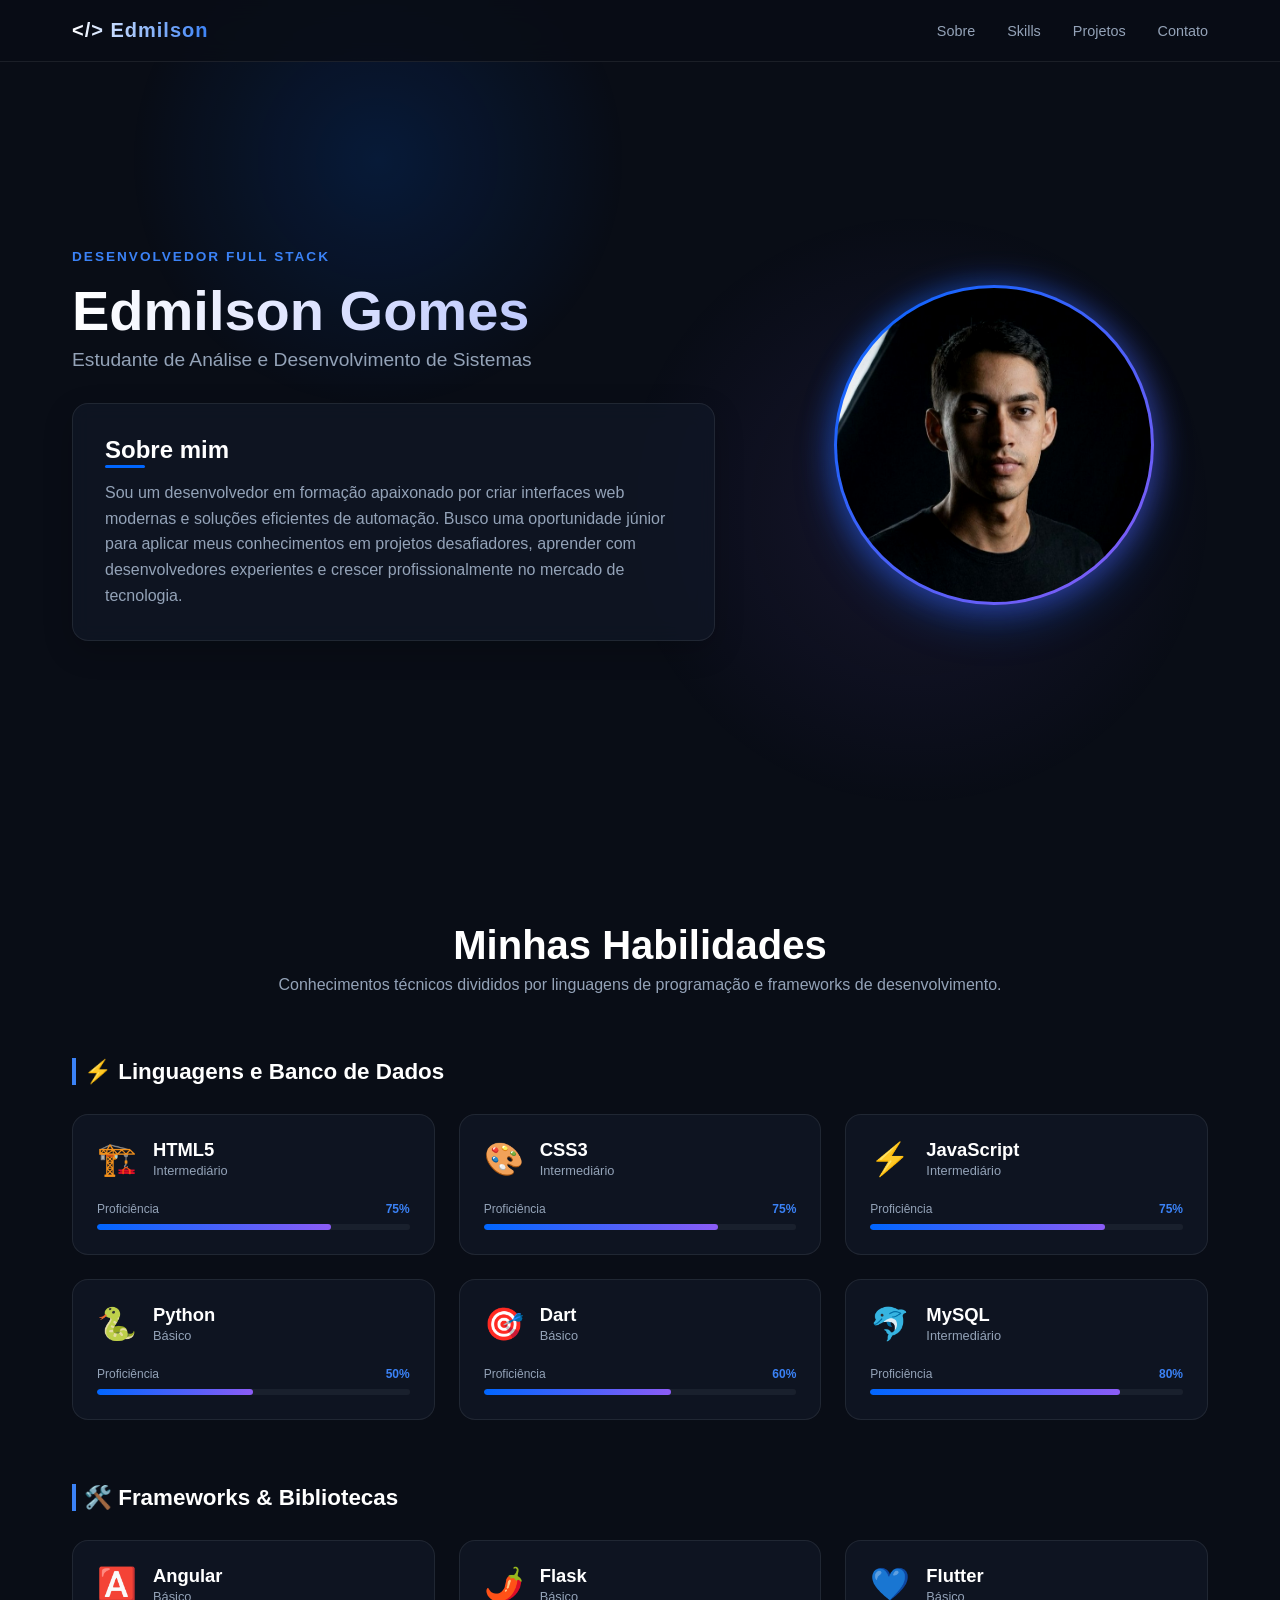
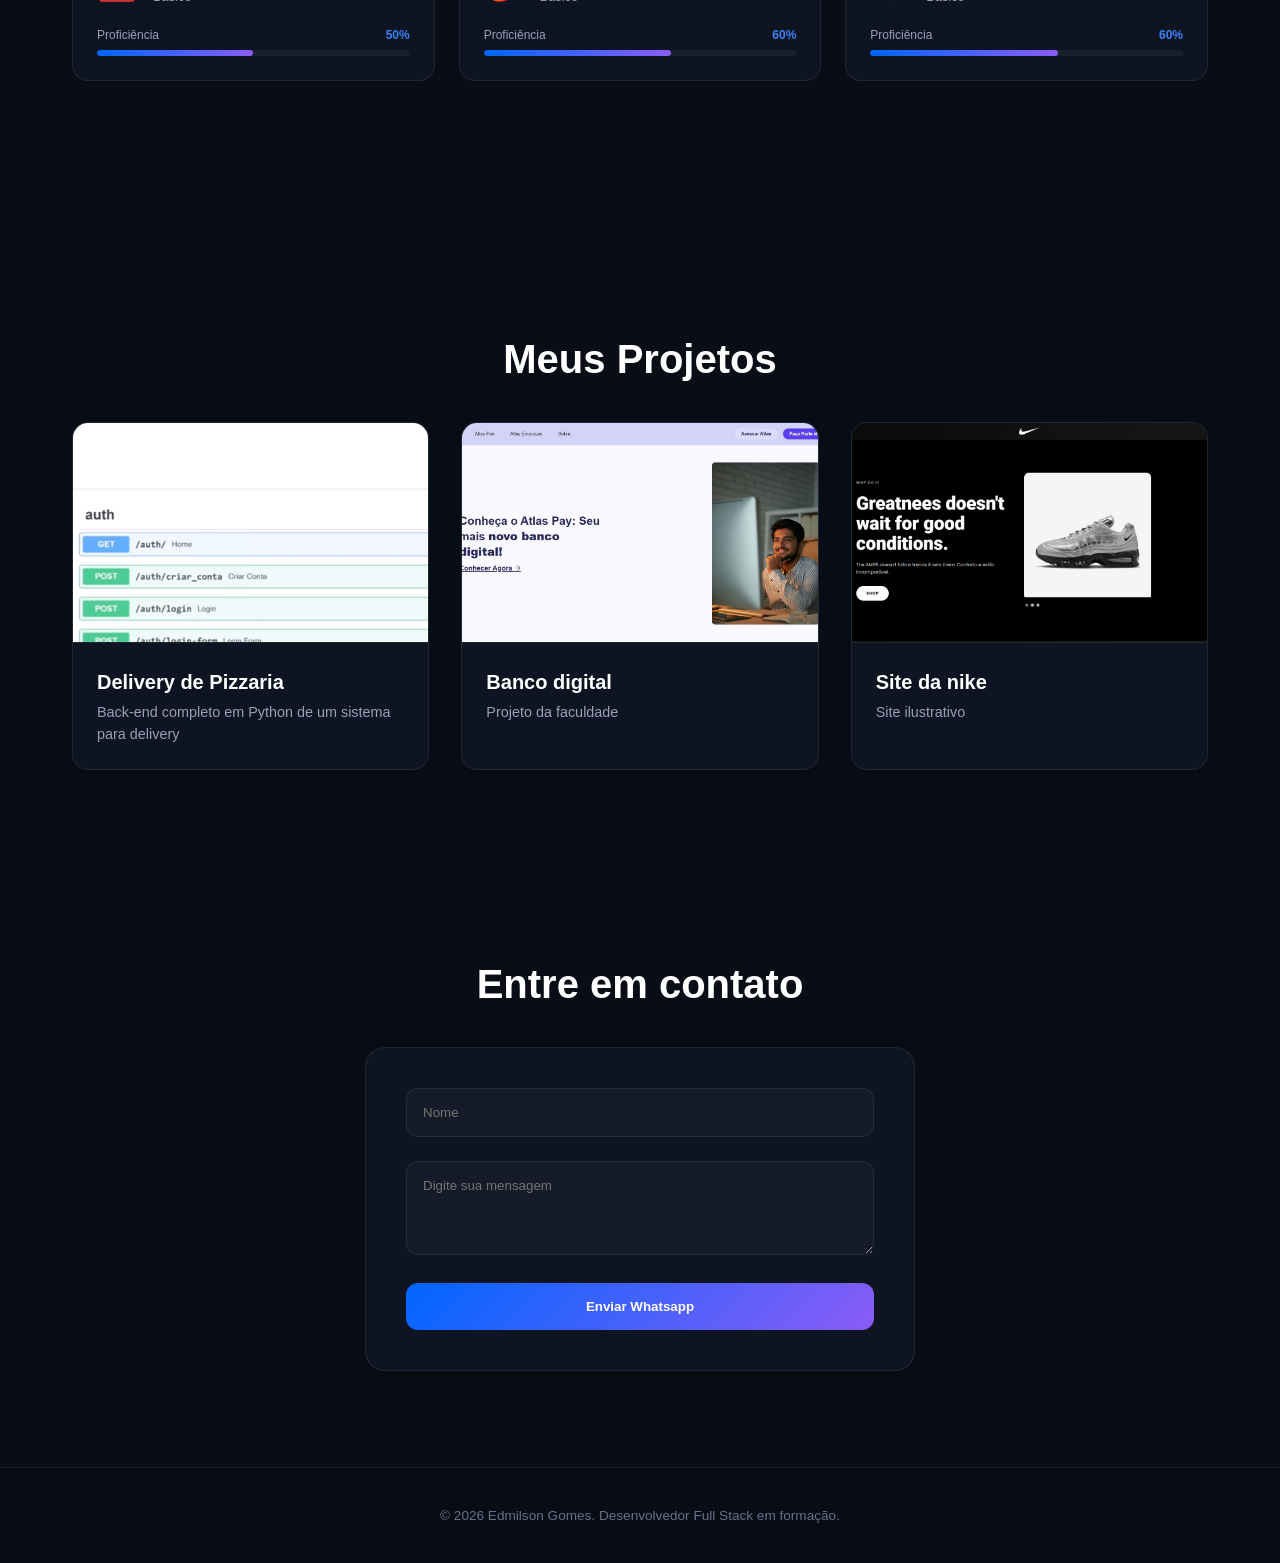
==== src/index.html @ 9ed4002b "leves correções" ====
<!DOCTYPE html>
<html lang="pt-br">

<head>
    <meta charset="UTF-8">
    <meta name="viewport" content="width=device-width, initial-scale=1.0">
    <title>Portfólio | Edmilson </title>
    <link rel="stylesheet" href="styles.css">
</head>

<body>

    <header>
        <nav>
            <div class="logo">
                &lt;/&gt; Edmilson
            </div>
            <ul class="menu">
                <li><a href="#sobre">Sobre</a></li>
                <li><a href="#skills">Skills</a></li>
                <li><a href="#projetos">Projetos</a></li>
                <li><a href="#contato">Contato</a></li>
            </ul>
        </nav>
    </header>

    <main id="sobre" class="hero-section">
        <div class="hero-container">
            <div class="hero-left">
                <span class="hero-tag">Desenvolvedor Full Stack</span>
                <h1 class="hero-nome">Edmilson Gomes</h1>
                <p class="hero-sub">Estudante de Análise e Desenvolvimento de Sistemas</p>
                
                <div class="sobre-caixa">
                    <h2 class="sobre-titulo">Sobre mim</h2>
                    <p class="sobre-paragrafo">
                        Sou um desenvolvedor em formação apaixonado por criar interfaces web modernas e soluções eficientes de automação. Busco uma oportunidade júnior para aplicar meus conhecimentos em projetos desafiadores, aprender com desenvolvedores experientes e crescer profissionalmente no mercado de tecnologia.
                    </p>
                </div>
            </div>
            
            <div class="hero-right">
                <div class="foto-container">
                    <img src="/src/img-port/eu.jpeg" alt="Foto de Edmilson" class="foto-perfil">
                </div>
            </div>
        </div>
    </main>

    <section class="skills-section" id="skills">
        <h2 class="secao-titulo-central">Minhas Habilidades</h2>
        <p class="secao-subtitulo">Conhecimentos técnicos divididos por linguagens de programação e frameworks de desenvolvimento.</p>

        <div class="skills-grupo-container">
            <h3 class="skills-grupo-titulo">⚡ Linguagens e Banco de Dados</h3>
            <div class="skills-grid">
                <div class="skill-card">
                    <div class="skill-header">
                        <div class="skill-icon">🏗️</div>
                        <div class="skill-info">
                            <h3>HTML5</h3>
                            <p class="skill-level">Intermediário</p>
                        </div>
                    </div>
                    <div class="progress-section">
                        <div class="progress-header">
                            <span class="progress-label">Proficiência</span>
                            <span class="progress-percentage">75%</span>
                        </div>
                        <div class="progress-bar">
                            <div class="progress-fill fill-azul" style="width: 75%;"></div>
                        </div>
                    </div>
                </div>

                <div class="skill-card">
                    <div class="skill-header">
                        <div class="skill-icon">🎨</div>
                        <div class="skill-info">
                            <h3>CSS3</h3>
                            <p class="skill-level">Intermediário</p>
                        </div>
                    </div>
                    <div class="progress-section">
                        <div class="progress-header">
                            <span class="progress-label">Proficiência</span>
                            <span class="progress-percentage">75%</span>
                        </div>
                        <div class="progress-bar">
                            <div class="progress-fill fill-azul" style="width: 75%;"></div>
                        </div>
                    </div>
                </div>

                <div class="skill-card">
                    <div class="skill-header">
                        <div class="skill-icon">⚡</div>
                        <div class="skill-info">
                            <h3>JavaScript</h3>
                            <p class="skill-level">Intermediário</p>
                        </div>
                    </div>
                    <div class="progress-section">
                        <div class="progress-header">
                            <span class="progress-label">Proficiência</span>
                            <span class="progress-percentage">75%</span>
                        </div>
                        <div class="progress-bar">
                            <div class="progress-fill" style="width: 75%;"></div>
                        </div>
                    </div>
                </div>

                <div class="skill-card">
                    <div class="skill-header">
                        <div class="skill-icon">🐍</div>
                        <div class="skill-info">
                            <h3>Python</h3>
                            <p class="skill-level">Básico</p>
                        </div>
                    </div>
                    <div class="progress-section">
                        <div class="progress-header">
                            <span class="progress-label">Proficiência</span>
                            <span class="progress-percentage">50%</span>
                        </div>
                        <div class="progress-bar">
                            <div class="progress-fill" style="width: 50%;"></div>
                        </div>
                    </div>
                </div>

                <div class="skill-card">
                    <div class="skill-header">
                        <div class="skill-icon">🎯</div>
                        <div class="skill-info">
                            <h3>Dart</h3>
                            <p class="skill-level">Básico</p>
                        </div>
                    </div>
                    <div class="progress-section">
                        <div class="progress-header">
                            <span class="progress-label">Proficiência</span>
                            <span class="progress-percentage">60%</span>
                        </div>
                        <div class="progress-bar">
                            <div class="progress-fill" style="width: 60%;"></div>
                        </div>
                    </div>
                </div>

                <div class="skill-card">
                    <div class="skill-header">
                        <div class="skill-icon">🐬</div>
                        <div class="skill-info">
                            <h3>MySQL</h3>
                            <p class="skill-level">Intermediário</p>
                        </div>
                    </div>
                    <div class="progress-section">
                        <div class="progress-header">
                            <span class="progress-label">Proficiência</span>
                            <span class="progress-percentage">80%</span>
                        </div>
                        <div class="progress-bar">
                            <div class="progress-fill" style="width: 80%;"></div>
                        </div>
                    </div>
                </div>
            </div>
        </div>

        <div class="skills-grupo-container">
            <h3 class="skills-grupo-titulo">🛠️ Frameworks & Bibliotecas</h3>
            <div class="skills-grid">
                <div class="skill-card">
                    <div class="skill-header">
                        <div class="skill-icon">🅰️</div>
                        <div class="skill-info">
                            <h3>Angular</h3>
                            <p class="skill-level">Básico</p>
                        </div>
                    </div>
                    <div class="progress-section">
                        <div class="progress-header">
                            <span class="progress-label">Proficiência</span>
                            <span class="progress-percentage">50%</span>
                        </div>
                        <div class="progress-bar">
                            <div class="progress-fill" style="width: 50%;"></div>
                        </div>
                    </div>
                </div>

                <div class="skill-card">
                    <div class="skill-header">
                        <div class="skill-icon">🌶️</div>
                        <div class="skill-info">
                            <h3>Flask</h3>
                            <p class="skill-level">Básico</p>
                        </div>
                    </div>
                    <div class="progress-section">
                        <div class="progress-header">
                            <span class="progress-label">Proficiência</span>
                            <span class="progress-percentage">60%</span>
                        </div>
                        <div class="progress-bar">
                            <div class="progress-fill" style="width: 60%;"></div>
                        </div>
                    </div>
                </div>

                <div class="skill-card">
                    <div class="skill-header">
                        <div class="skill-icon">💙</div>
                        <div class="skill-info">
                            <h3>Flutter</h3>
                            <p class="skill-level">Básico</p>
                        </div>
                    </div>
                    <div class="progress-section">
                        <div class="progress-header">
                            <span class="progress-label">Proficiência</span>
                            <span class="progress-percentage">60%</span>
                        </div>
                        <div class="progress-bar">
                            <div class="progress-fill" style="width: 60%;"></div>
                        </div>
                    </div>
                </div>
            </div>
        </div>
    </section>

    <section id="projetos" class="projetos">
        <h2 class="projetos-titulo">Meus Projetos</h2>
        <div class="projetos-caixa">

            <div class="projetos-card">
                <a href="https://github.com/Edmilson-Dev-hub/Back-end-Completo/tree/main/ProjetoFastApi" target="_blank">
                    <img src="/src/img-port/pizzaria.png" alt="Projeto 1" class="projetos-imagem">
                </a>
                <div class="caixa-textos-projeto">
                    <h3 class="info-projetos">Delivery de Pizzaria</h3>
                    <p class="paragrafo-projetos">Back-end completo em Python de um sistema para delivery</p>
                </div>
            </div>

            <div class="projetos-card">
                <a href="documentacao_atlas/index.html">
                    <img src="/src/img-port/atlaspay.jpeg" alt="Projeto 2" class="projetos-imagem">
                </a>
                <div class="caixa-textos-projeto">
                    <h3 class="info-projetos">Banco digital</h3>
                    <p class="paragrafo-projetos">Projeto da faculdade</p>
                </div>
            </div>

            <div class="projetos-card">
                <a href="https://github.com/Edmilson-Dev-hub/angular-page/tree/main/landing-page/src">
                <img src="/src/img-port/nike2.png" alt="Projeto 3" class="projetos-imagem">
        </a>
                <div class="caixa-textos-projeto">
                    <h3 class="info-projetos">Site da nike</h3>
                    <p class="paragrafo-projetos">Site ilustrativo</p>
                </div>
            </div>
        </div>
    </section>

    <section id="contato" class="contato">
        <h2 class="contato-titulo">Entre em contato</h2>

        <form class="formulario-contato" id="formulario" onsubmit="enviarWhats(event)">
            <div class="grupo-form">
                <input placeholder="Nome" class="campo-form" id="nome" required>
            </div>

            <div class="grupo-form">
                <textarea class="campo-form" placeholder="Digite sua mensagem" rows="4" id="mensagem" required></textarea>
            </div>

            <button type="submit" class="botao-form">Enviar Whatsapp</button>
        </form>
    </section>

    <script>
        function enviarWhats(event) {
            event.preventDefault()

            const nome = document.getElementById('nome').value;
            const mensagem = document.getElementById('mensagem').value;
            const telefone = '5583986379361';

            const texto = `Olá! Me chamo ${nome}, ${mensagem}`;
            const msgFormatada = encodeURIComponent(texto);

            const url = `https://wa.me/${telefone}?text=${msgFormatada}`;
            window.open(url, '_blank')
        }
    </script>
    <footer>
        <div class="footer-content">
            <p>© 2026 Edmilson Gomes. Desenvolvedor Full Stack em formação.</p>
        </div>
    </footer>
</body>

</html>
---- src/styles.css ----
* {
    margin: 0;
    padding: 0;
    box-sizing: border-box;
    font-family: 'Segoe UI', Tahoma, Geneva, Verdana, sans-serif;
}

:root {
    /* Paleta de cores moderna inspirada na referência */
    --cor-fundo: #090d16;
    --cor-fundo-card: rgba(17, 25, 40, 0.65);
    --cor-borda: rgba(255, 255, 255, 0.08);
    --cor-borda-glow: rgba(0, 102, 255, 0.3);
    
    --azul-eletrico: #0066ff;
    --azul-brilhante: #3b82f6;
    --roxo-neon: #8b5cf6;
    --roxo-escuro: #6d28d9;
    
    --texto-principal: #ffffff;
    --texto-secundario: #94a3b8;
    --texto-mutado: #64748b;
    
    --vidro: rgba(0, 102, 255, 0.05);
}

html {
    scroll-behavior: smooth;
}

body {
    background-color: var(--cor-fundo);
    color: var(--texto-principal);
    overflow-x: hidden;
    position: relative;
}

/* Efeitos de luz de fundo modernos (Glow) */
body::before {
    content: '';
    position: fixed;
    top: -10%;
    left: 10%;
    width: 500px;
    height: 500px;
    background: radial-gradient(circle, rgba(0, 102, 255, 0.15) 0%, transparent 70%);
    pointer-events: none;
    z-index: -1;
}

body::after {
    content: '';
    position: fixed;
    bottom: 10%;
    right: 5%;
    width: 600px;
    height: 600px;
    background: radial-gradient(circle, rgba(139, 92, 246, 0.1) 0%, transparent 70%);
    pointer-events: none;
    z-index: -1;
}

/* Header & Navegação */
header {
    background: rgba(9, 13, 22, 0.8);
    backdrop-filter: blur(12px);
    border-bottom: 1px solid var(--cor-borda);
    position: sticky;
    top: 0;
    z-index: 100;
}

nav {
    max-width: 1200px;
    margin: 0 auto;
    padding: 1.2rem 2rem;
    display: flex;
    align-items: center;
    justify-content: space-between;
}

.logo {
    font-size: 1.25rem;
    font-weight: 800;
    letter-spacing: 1px;
    background: linear-gradient(to right, #ffffff, var(--azul-brilhante));
    -webkit-background-clip: text;
    -webkit-text-fill-color: transparent;
    background-clip: text;
}

.menu {
    display: flex;
    gap: 2rem;
    list-style: none;
}

.menu a {
    text-decoration: none;
    color: var(--texto-secundario);
    font-size: 0.9rem;
    font-weight: 500;
    transition: color 0.3s ease, text-shadow 0.3s ease;
}

.menu a:hover {
    color: var(--texto-principal);
    text-shadow: 0 0 10px rgba(0, 102, 255, 0.5);
}

/* Nova Seção Hero (Sobre Mim à Esquerda, Foto à Direita) */
.hero-section {
    min-height: 85vh;
    display: flex;
    align-items: center;
    justify-content: center;
    padding: 4rem 2rem;
    max-width: 1200px;
    margin: 0 auto;
}

.hero-container {
    display: grid;
    grid-template-columns: 1.2fr 0.8fr;
    gap: 4rem;
    align-items: center;
    width: 100%;
}

.hero-left {
    display: flex;
    flex-direction: column;
    justify-content: center;
}

.hero-tag {
    color: var(--azul-brilhante);
    font-size: 0.85rem;
    font-weight: 700;
    text-transform: uppercase;
    letter-spacing: 2px;
    margin-bottom: 1rem;
    display: inline-block;
}

.hero-nome {
    font-size: 3.5rem;
    line-height: 1.1;
    font-weight: 800;
    margin-bottom: 0.5rem;
    background: linear-gradient(to right, #ffffff, #a5b4fc);
    -webkit-background-clip: text;
    -webkit-text-fill-color: transparent;
    background-clip: text;
}

.hero-sub {
    font-size: 1.2rem;
    color: var(--texto-secundario);
    margin-bottom: 2rem;
}

/* Caixa "Sobre Mim" integrada */
.sobre-caixa {
    background: var(--cor-fundo-card);
    border: 1px solid var(--cor-borda);
    border-radius: 16px;
    padding: 2rem;
    box-shadow: 0 10px 30px rgba(0, 0, 0, 0.2);
    backdrop-filter: blur(10px);
}

.sobre-titulo {
    font-size: 1.5rem;
    color: var(--texto-principal);
    margin-bottom: 1rem;
    position: relative;
    display: inline-block;
}

.sobre-titulo::after {
    content: '';
    position: absolute;
    bottom: -4px;
    left: 0;
    width: 40px;
    height: 3px;
    background-color: var(--azul-eletrico);
    border-radius: 2px;
}

.sobre-paragrafo {
    font-size: 1rem;
    color: var(--texto-secundario);
    line-height: 1.6;
}

/* Foto do Lado Direito Fora do Círculo com Degradê e Desfoque */
.hero-right {
    display: flex;
    justify-content: center;
    align-items: center;
}

.foto-container {
    position: relative;
    border-radius: 50%;
    padding: 3px; /* Cria o espaço do degradê */
    background: linear-gradient(135deg, var(--azul-eletrico), var(--roxo-neon));
    box-shadow: 0 20px 40px rgba(0, 102, 255, 0.25);
    animation: flutuar 6s ease-in-out infinite;
    max-width: 320px;
    width: 100%;
    aspect-ratio: 1 / 1;
    display: flex;
    align-items: center;
    justify-content: center;
}

/* Efeito de desfoque sutil por trás da foto */
.foto-container::before {
    content: '';
    position: absolute;
    inset: -2px;
    border-radius: 50%;
    background: linear-gradient(135deg, var(--azul-eletrico), var(--roxo-neon));
    filter: blur(15px);
    opacity: 0.5;
    z-index: -1;
}

.foto-perfil {
    width: 100%;
    height: 100%;
    object-fit: cover;
    display: block;
    border-radius: 50%; /* Fora do círculo, cantos apenas suavizados */
    filter: contrast(1.05) brightness(0.95);
    transition: filter 0.3s ease;
}

.foto-perfil:hover {
    filter: contrast(1.1) brightness(1.05);
}

/* Seção de Skills */
.skills-section {
    padding: 6rem 2rem;
    max-width: 1200px;
    margin: 0 auto;
}

.secao-titulo-central {
    text-align: center;
    font-size: 2.5rem;
    font-weight: 800;
    margin-bottom: 0.5rem;
}

.secao-subtitulo {
    text-align: center;
    color: var(--texto-secundario);
    margin-bottom: 4rem;
    font-size: 1rem;
}

/* Divisórias de Grupos de Skills */
.skills-grupo-container {
    margin-bottom: 4rem;
}

.skills-grupo-titulo {
    font-size: 1.4rem;
    font-weight: 700;
    color: var(--texto-principal);
    margin-bottom: 1.8rem;
    padding-left: 0.5rem;
    border-left: 4px solid var(--azul-brilhante);
}

/* Grid de Skills */
.skills-grid {
    display: grid;
    grid-template-columns: repeat(auto-fill, minmax(280px, 1fr));
    gap: 1.5rem;
}

.skill-card {
    background: var(--cor-fundo-card);
    border: 1px solid var(--cor-borda);
    border-radius: 16px;
    padding: 1.5rem;
    transition: all 0.4s cubic-bezier(0.16, 1, 0.3, 1);
    position: relative;
    overflow: hidden;
}

.skill-card:hover {
    transform: translateY(-5px);
    border-color: var(--cor-borda-glow);
    box-shadow: 0 10px 20px rgba(0, 102, 255, 0.1);
}

.skill-header {
    display: flex;
    align-items: center;
    gap: 1rem;
    margin-bottom: 1.5rem;
}

.skill-icon {
    font-size: 2rem;
}

.skill-info h3 {
    font-size: 1.15rem;
    font-weight: 700;
    color: var(--texto-principal);
}

.skill-level {
    font-size: 0.8rem;
    color: var(--texto-secundario);
    margin-top: 2px;
}

/* Barra de Progresso */
.progress-section {
    display: flex;
    flex-direction: column;
    gap: 0.5rem;
}

.progress-header {
    display: flex;
    justify-content: space-between;
    font-size: 0.75rem;
}

.progress-label {
    color: var(--texto-secundario);
}

.progress-percentage {
    font-weight: 700;
    color: var(--azul-brilhante);
}

.progress-bar {
    height: 6px;
    background: rgba(255, 255, 255, 0.05);
    border-radius: 3px;
    overflow: hidden;
}

/* Animação e Degradê das barras com as novas cores */
.progress-fill {
    height: 100%;
    border-radius: 3px;
    background: linear-gradient(90deg, var(--azul-eletrico), var(--roxo-neon));
    width: 0%;
    transition: width 1s ease-in-out;
}

/* Projetos */
.projetos {
    padding: 6rem 2rem;
    max-width: 1200px;
    margin: 0 auto;
}

.projetos-titulo {
    text-align: center;
    font-size: 2.5rem;
    font-weight: 800;
    margin-bottom: 40px;
}

.projetos-caixa {
    display: grid;
    grid-template-columns: repeat(auto-fit, minmax(320px, 1fr));
    gap: 2rem;
}

.projetos-card {
    background: var(--cor-fundo-card);
    border: 1px solid var(--cor-borda);
    border-radius: 16px;
    overflow: hidden;
    transition: all 0.4s cubic-bezier(0.16, 1, 0.3, 1);
    box-shadow: 0 10px 30px rgba(0, 0, 0, 0.15);
}

.projetos-card:hover {
    transform: translateY(-8px);
    border-color: var(--cor-borda-glow);
    box-shadow: 0 20px 40px rgba(0, 102, 255, 0.15);
}

.projetos-imagem {
    height: 220px;
    width: 100%;
    object-fit: cover;
    border-bottom: 1px solid var(--cor-borda);
}

.caixa-textos-projeto {
    padding: 1.5rem;
}

.info-projetos {
    font-size: 1.25rem;
    font-weight: 700;
    margin-bottom: 0.5rem;
}

.paragrafo-projetos {
    color: var(--texto-secundario);
    font-size: 0.9rem;
    line-height: 1.5;
}

/* Contato */
.contato {
    padding: 6rem 2rem;
    max-width: 1200px;
    margin: 0 auto;
}

.contato-titulo {
    text-align: center;
    font-size: 2.5rem;
    font-weight: 800;
    margin-bottom: 40px;
}

.formulario-contato {
    max-width: 550px;
    margin: 0 auto;
    background: var(--cor-fundo-card);
    border: 1px solid var(--cor-borda);
    padding: 2.5rem;
    border-radius: 20px;
    box-shadow: 0 15px 35px rgba(0, 0, 0, 0.2);
}

.grupo-form {
    margin-bottom: 1.5rem;
}

.campo-form {
    width: 100%;
    padding: 1rem;
    background: rgba(255, 255, 255, 0.03);
    border-radius: 12px;
    color: var(--texto-principal);
    border: 1px solid var(--cor-borda);
    outline: none;
    transition: all 0.3s ease;
}

.campo-form:focus {
    border-color: var(--azul-brilhante);
    box-shadow: 0 0 12px rgba(0, 102, 255, 0.2);
}

.botao-form {
    color: var(--texto-principal);
    background: linear-gradient(135deg, var(--azul-eletrico), var(--roxo-neon));
    padding: 1rem 2rem;
    border: none;
    border-radius: 12px;
    cursor: pointer;
    font-weight: 700;
    width: 100%;
    transition: all 0.3s ease;
}

.botao-form:hover {
    transform: translateY(-3px);
    box-shadow: 0 10px 20px rgba(0, 102, 255, 0.3);
}

/* Footer */
footer {
    border-top: 1px solid var(--cor-borda);
    background: rgba(9, 13, 22, 0.9);
}

.footer-content {
    max-width: 1200px;
    margin: 0 auto;
    padding: 2.5rem 2rem;
    text-align: center;
    color: var(--texto-mutado);
    font-size: 0.85rem;
}

/* Scrollbar Customizado */
::-webkit-scrollbar {
    width: 8px;
}

::-webkit-scrollbar-track {
    background: var(--cor-fundo);
}

::-webkit-scrollbar-thumb {
    background: var(--cor-borda-glow);
    border-radius: 4px;
}

::-webkit-scrollbar-thumb:hover {
    background: var(--azul-brilhante);
}

/* Animações */
@keyframes flutuar {
    0%, 100% {
        transform: translateY(0);
    }
    50% {
        transform: translateY(-12px);
    }
}

/* Responsividade */
@media (max-width: 968px) {
    .hero-container {
        grid-template-columns: 1fr;
        gap: 3rem;
        text-align: center;
    }

    .hero-right {
        order: -1; /* Foto vai pro topo no celular */
    }

    .foto-container {
        max-width: 250px;
    }

    .sobre-titulo::after {
        left: 50%;
        transform: translateX(-50%);
    }

    .hero-nome {
        font-size: 2.8rem;
    }
}

@media (max-width: 576px) {
    .hero-nome {
        font-size: 2.2rem;
    }

    .formulario-contato {
        padding: 1.5rem;
    }

    .menu {
        gap: 1rem;
    }
}
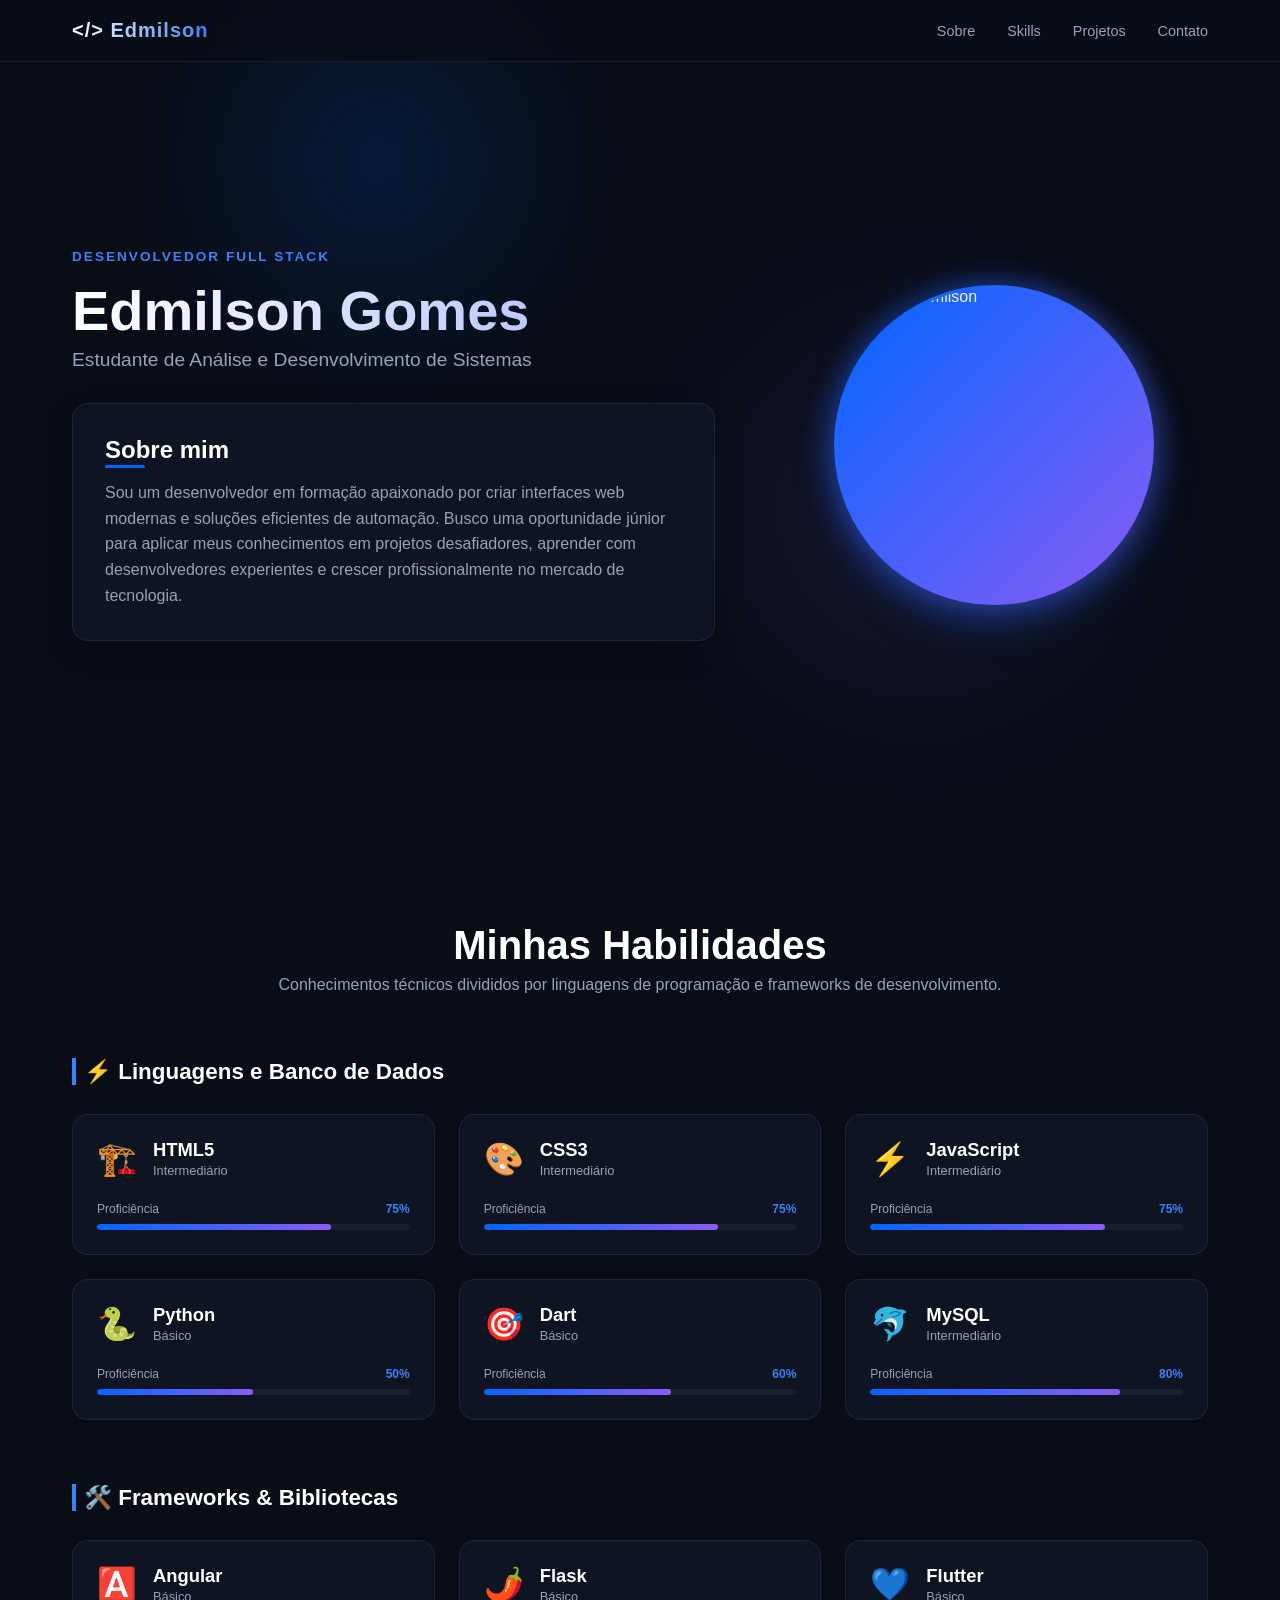
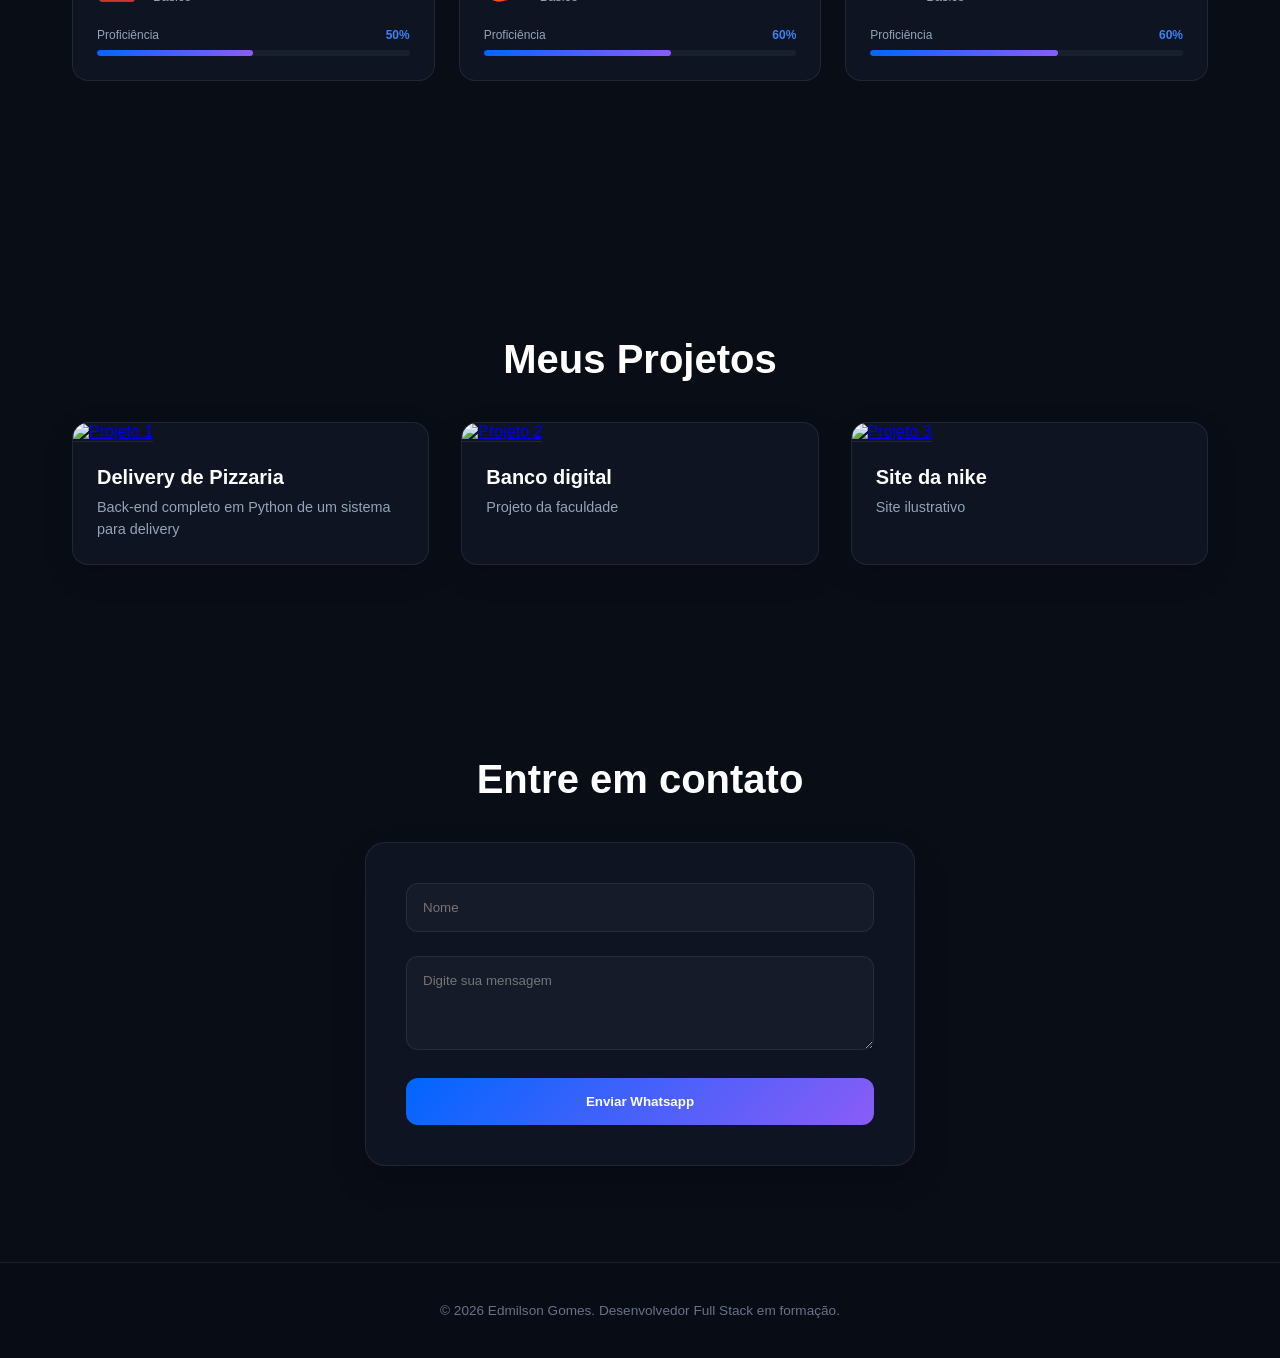
==== commit 49c63ff1: "Update index.html" ====
--- a/src/index.html
+++ b/src/index.html
@@ -41,7 +41,7 @@
             
             <div class="hero-right">
                 <div class="foto-container">
-                    <img src="/src/img-port/eu.jpeg" alt="Foto de Edmilson" class="foto-perfil">
+                    <img src="/img-port/eu.jpeg" alt="Foto de Edmilson" class="foto-perfil">
                 </div>
             </div>
         </div>
@@ -239,7 +239,7 @@
 
             <div class="projetos-card">
                 <a href="https://github.com/Edmilson-Dev-hub/Back-end-Completo/tree/main/ProjetoFastApi" target="_blank">
-                    <img src="/src/img-port/pizzaria.png" alt="Projeto 1" class="projetos-imagem">
+                    <img src="/img-port/pizzaria.png" alt="Projeto 1" class="projetos-imagem">
                 </a>
                 <div class="caixa-textos-projeto">
                     <h3 class="info-projetos">Delivery de Pizzaria</h3>
@@ -249,7 +249,7 @@
 
             <div class="projetos-card">
                 <a href="documentacao_atlas/index.html">
-                    <img src="/src/img-port/atlaspay.jpeg" alt="Projeto 2" class="projetos-imagem">
+                    <img src="/img-port/atlaspay.jpeg" alt="Projeto 2" class="projetos-imagem">
                 </a>
                 <div class="caixa-textos-projeto">
                     <h3 class="info-projetos">Banco digital</h3>
@@ -259,7 +259,7 @@
 
             <div class="projetos-card">
                 <a href="https://github.com/Edmilson-Dev-hub/angular-page/tree/main/landing-page/src">
-                <img src="/src/img-port/nike2.png" alt="Projeto 3" class="projetos-imagem">
+                <img src="/img-port/nike2.png" alt="Projeto 3" class="projetos-imagem">
         </a>
                 <div class="caixa-textos-projeto">
                     <h3 class="info-projetos">Site da nike</h3>
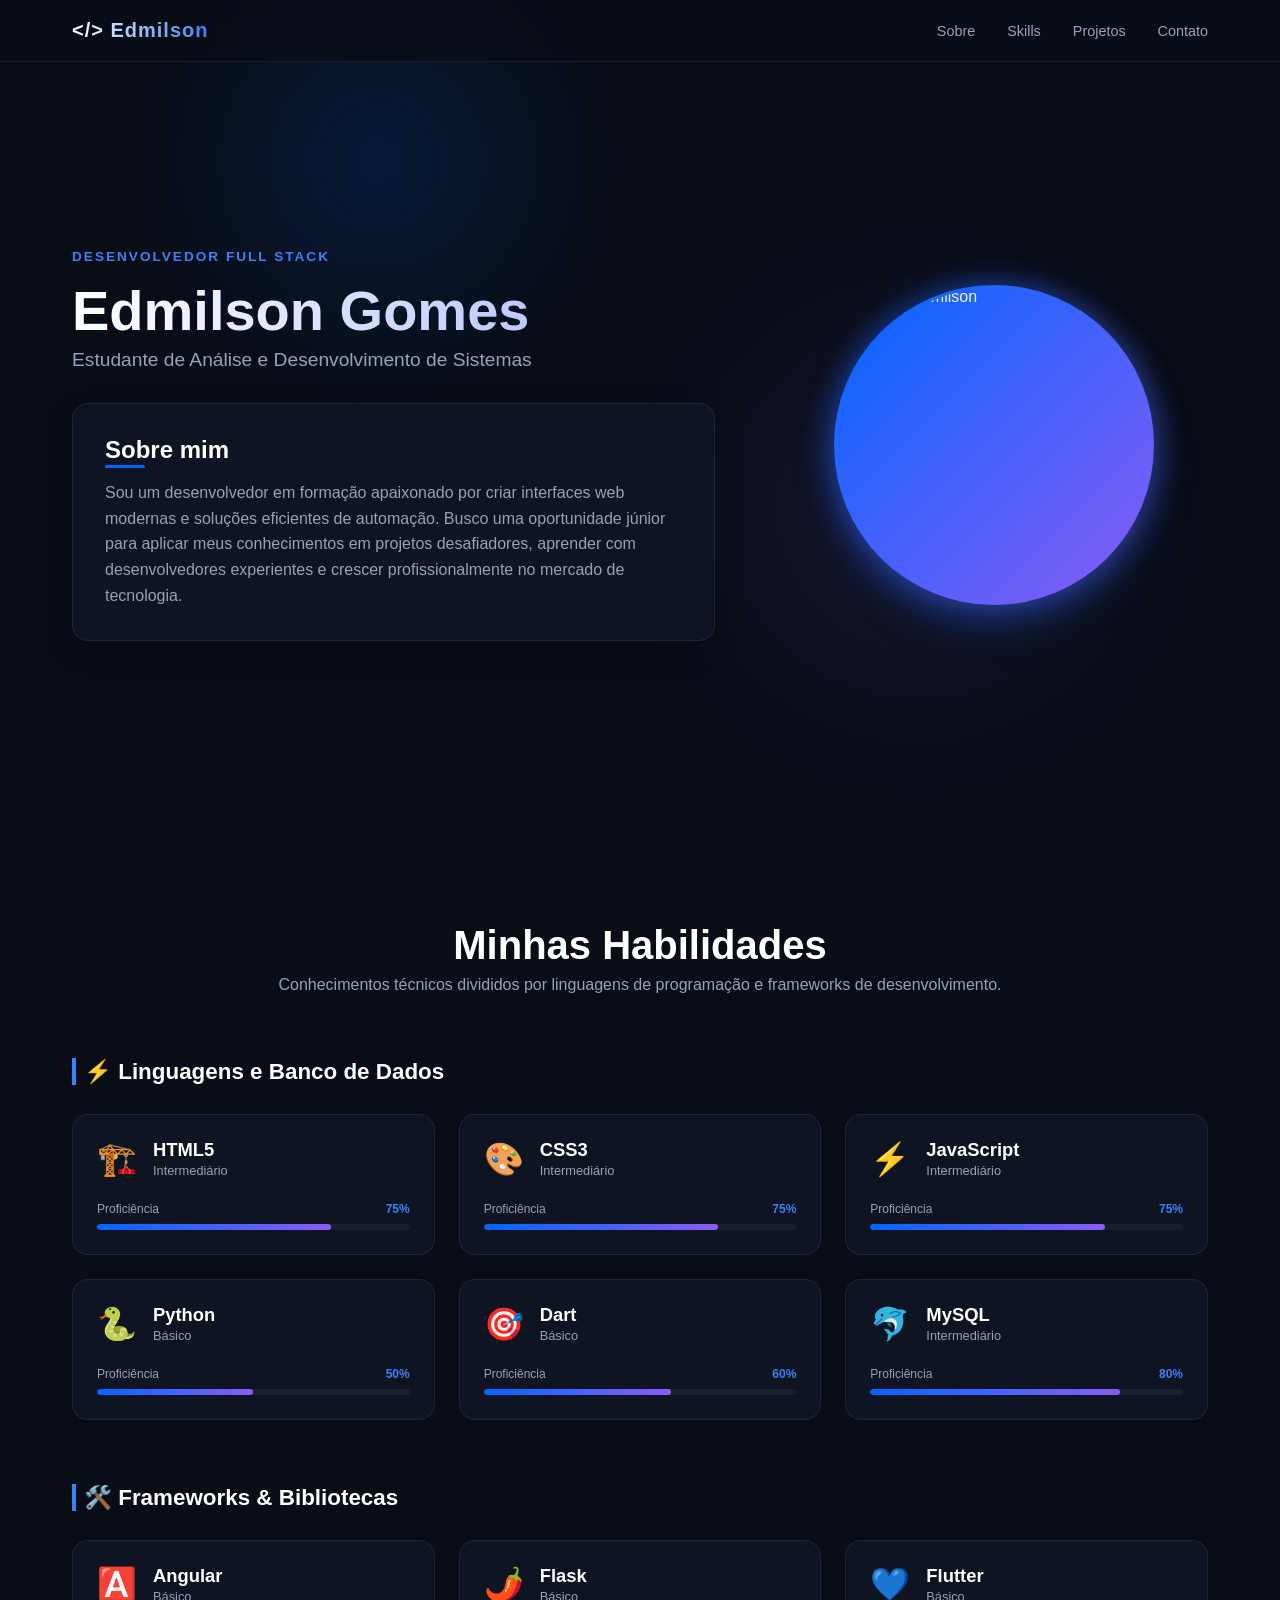
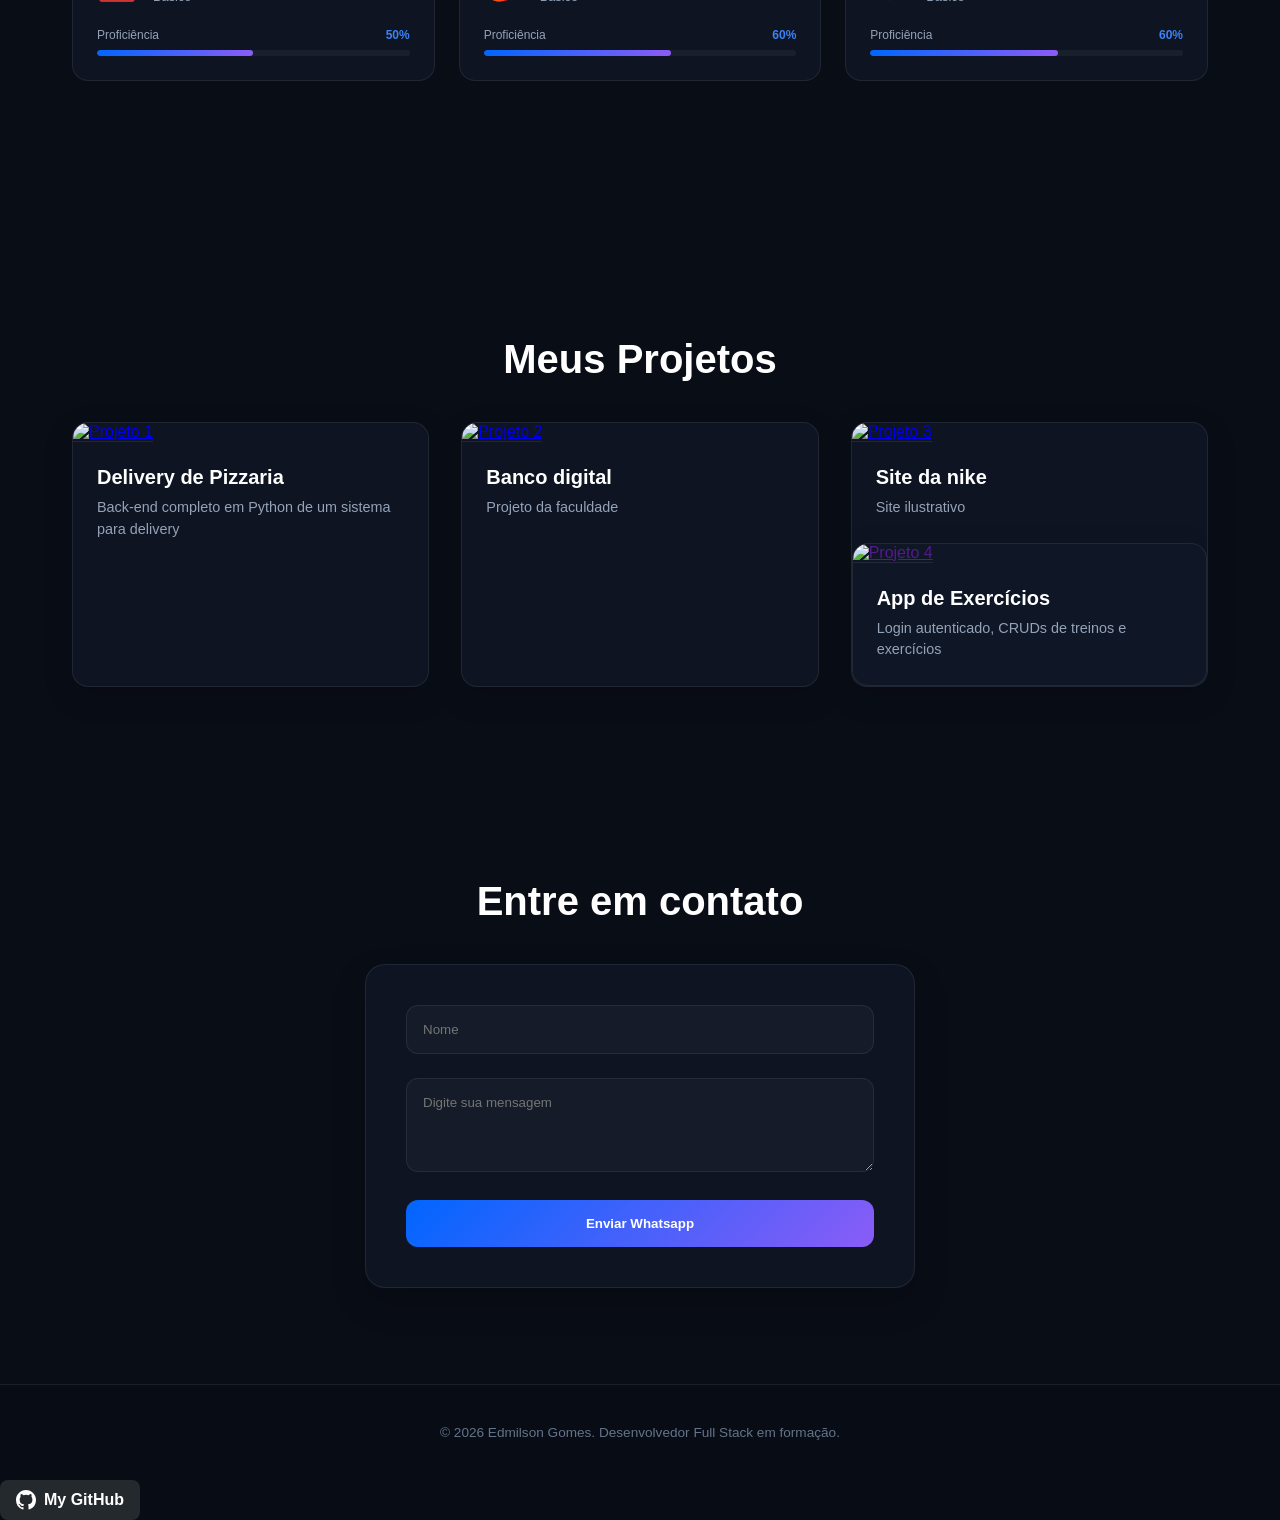
==== commit 3daecaed: "adicionando projeto novo" ====
--- a/src/index.html
+++ b/src/index.html
@@ -248,7 +248,7 @@
             </div>
 
             <div class="projetos-card">
-                <a href="documentacao_atlas/index.html">
+                <a href="https://atlas-pay-phi.vercel.app/">
                     <img src="/img-port/atlaspay.jpeg" alt="Projeto 2" class="projetos-imagem">
                 </a>
                 <div class="caixa-textos-projeto">
@@ -258,12 +258,20 @@
             </div>
 
             <div class="projetos-card">
-                <a href="https://github.com/Edmilson-Dev-hub/angular-page/tree/main/landing-page/src">
+                <a href="angular-page-nike.vercel.app">
                 <img src="/img-port/nike2.png" alt="Projeto 3" class="projetos-imagem">
-        </a>
+                </a>
                 <div class="caixa-textos-projeto">
                     <h3 class="info-projetos">Site da nike</h3>
                     <p class="paragrafo-projetos">Site ilustrativo</p>
+                </div>
+            <div class="projetos-card">
+                <a href="">
+                <img src="/img-port/Galaticos.png" alt="Projeto 4" class="projetos-imagem">
+                </a>
+                <div class="caixa-textos-projeto">
+                    <h3 class="info-projetos">App de Exercícios</h3>
+                    <p class="paragrafo-projetos">Login autenticado, CRUDs de treinos e exercícios</p>
                 </div>
             </div>
         </div>
@@ -304,6 +312,28 @@
         <div class="footer-content">
             <p>© 2026 Edmilson Gomes. Desenvolvedor Full Stack em formação.</p>
         </div>
+        <a href="https://github.com/Edmilson-Dev-hub" target="_blank" style="
+            display: inline-flex;
+            align-items: center;
+            gap: 8px;
+            padding: 10px 16px;
+            background: #24292e;
+            color: white;
+            text-decoration: none;
+            border-radius: 8px;
+            font-family: Arial, sans-serif;
+            font-weight: bold;
+        ">
+            <svg height="20" width="20" viewBox="0 0 16 16" fill="currentColor">
+                <path d="M8 0C3.58 0 0 3.58 0 8a8.013 8.013 0 0 0 5.47 7.59c.4.07.55-.17.55-.38
+                0-.19-.01-.82-.01-1.49-2.01.37-2.53-.49-2.69-.94-.09-.23-.48-.94-.82-1.13-.28-.15-.68-.52
+                0-.53.63-.01 1.08.58 1.23.82.72 1.21 1.87.87 2.33.66.07-.52.28-.87.51-1.07-1.78-.2-3.64-.89-3.64-3.95
+                0-.87.31-1.59.82-2.15-.08-.2-.36-1.02.08-2.12 0 0 .67-.21 2.2.82a7.56 7.56 0 0 1 4 0c1.53-1.04
+                2.2-.82 2.2-.82.44 1.1.16 1.92.08 2.12.51.56.82 1.27.82 2.15 0 3.07-1.87 3.75-3.65 3.95.29.25.54.73.54
+                1.48 0 1.07-.01 1.93-.01 2.19 0 .21.15.46.55.38A8.013 8.013 0 0 0 16 8c0-4.42-3.58-8-8-8z"/>
+            </svg>
+            My GitHub
+        </a>
     </footer>
 </body>
 
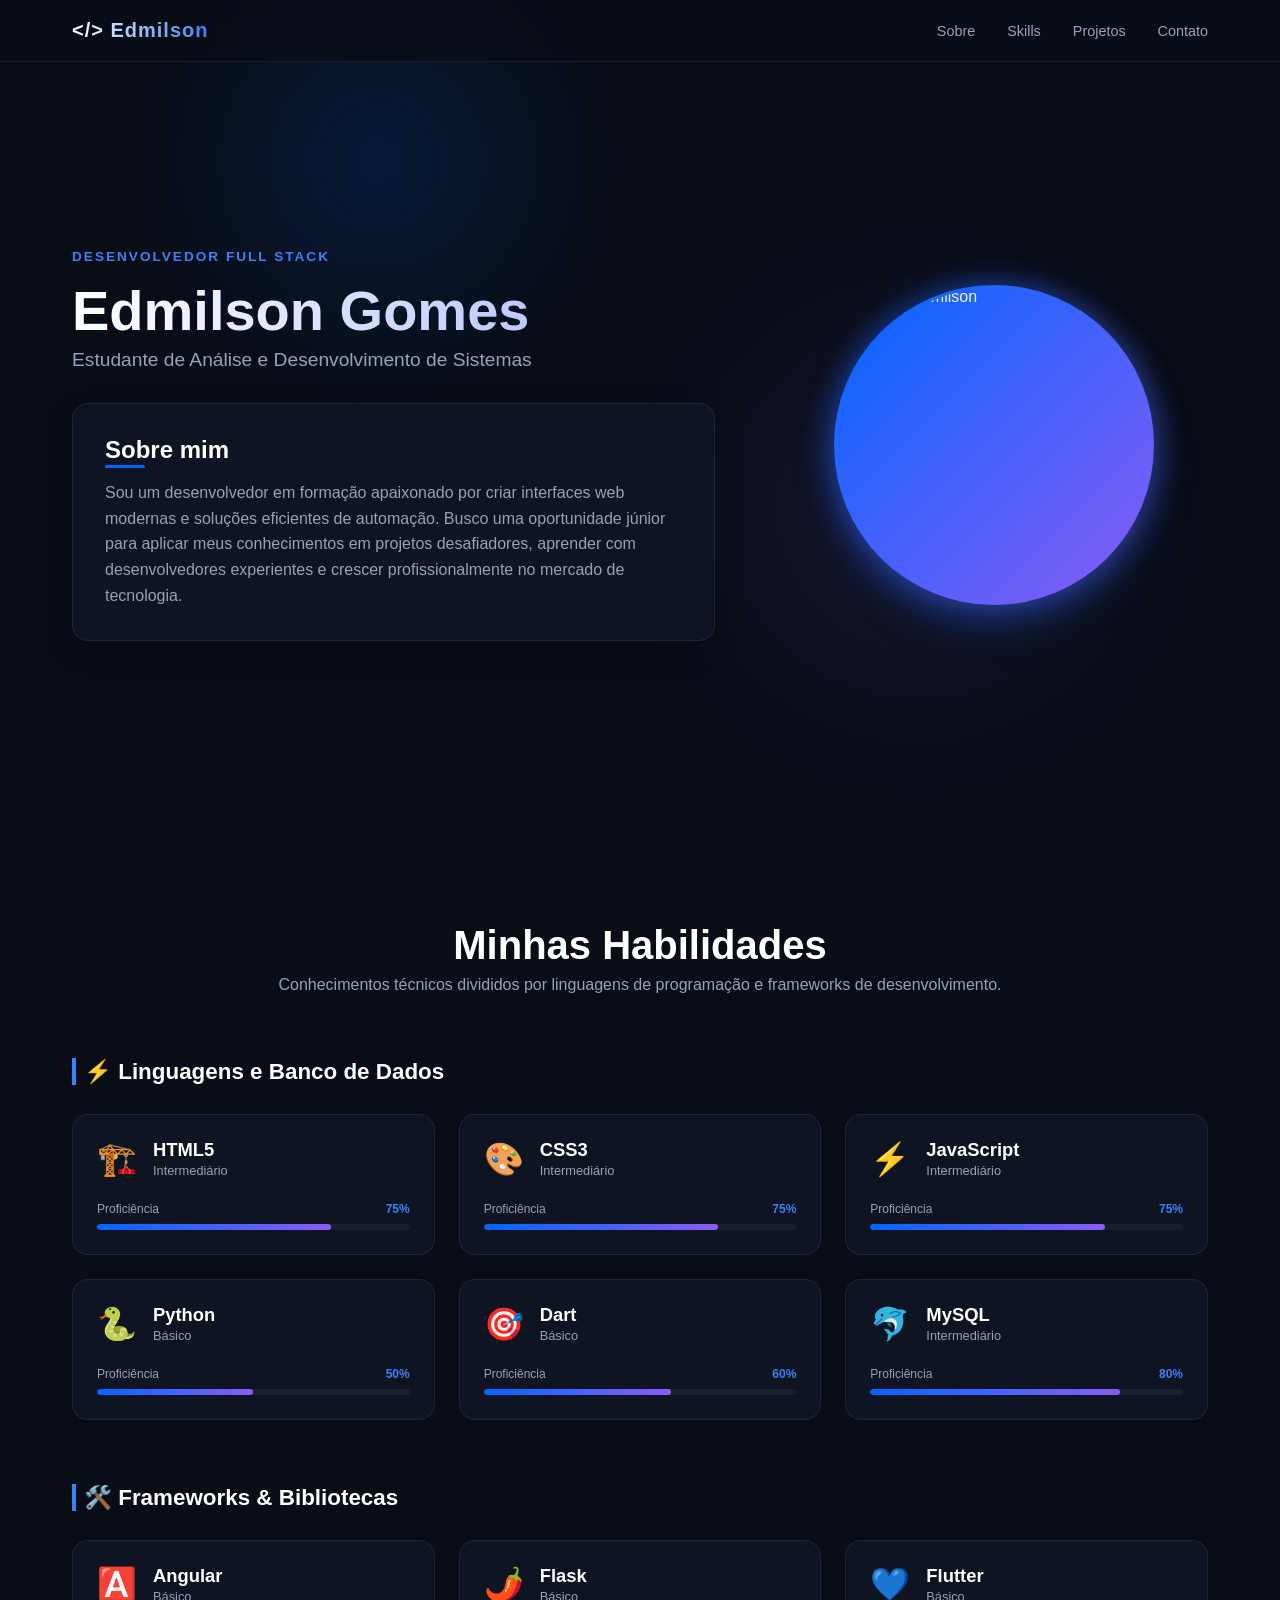
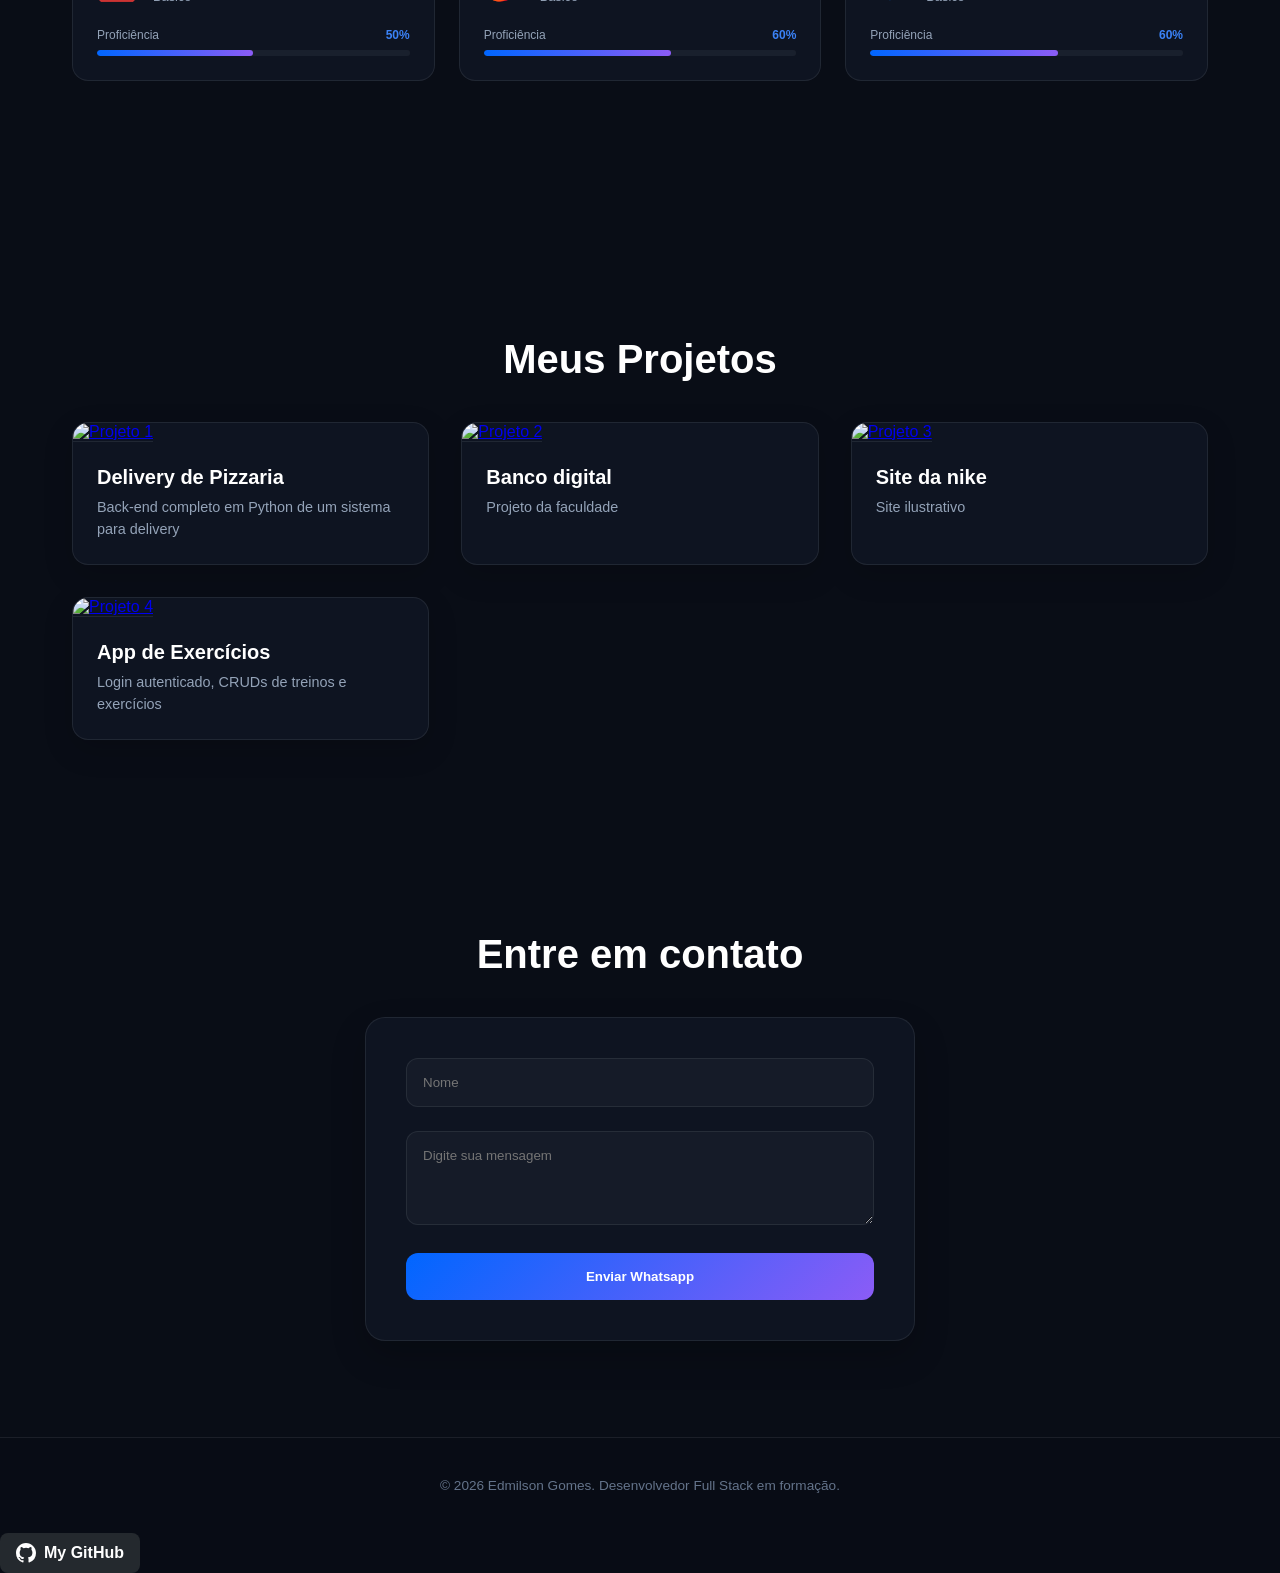
==== commit 5124d826: "corrigindo bug" ====
--- a/src/index.html
+++ b/src/index.html
@@ -265,8 +265,9 @@
                     <h3 class="info-projetos">Site da nike</h3>
                     <p class="paragrafo-projetos">Site ilustrativo</p>
                 </div>
+            </div>
             <div class="projetos-card">
-                <a href="">
+                <a href="https://galaticosfront.vercel.app/">
                 <img src="/img-port/Galaticos.png" alt="Projeto 4" class="projetos-imagem">
                 </a>
                 <div class="caixa-textos-projeto">
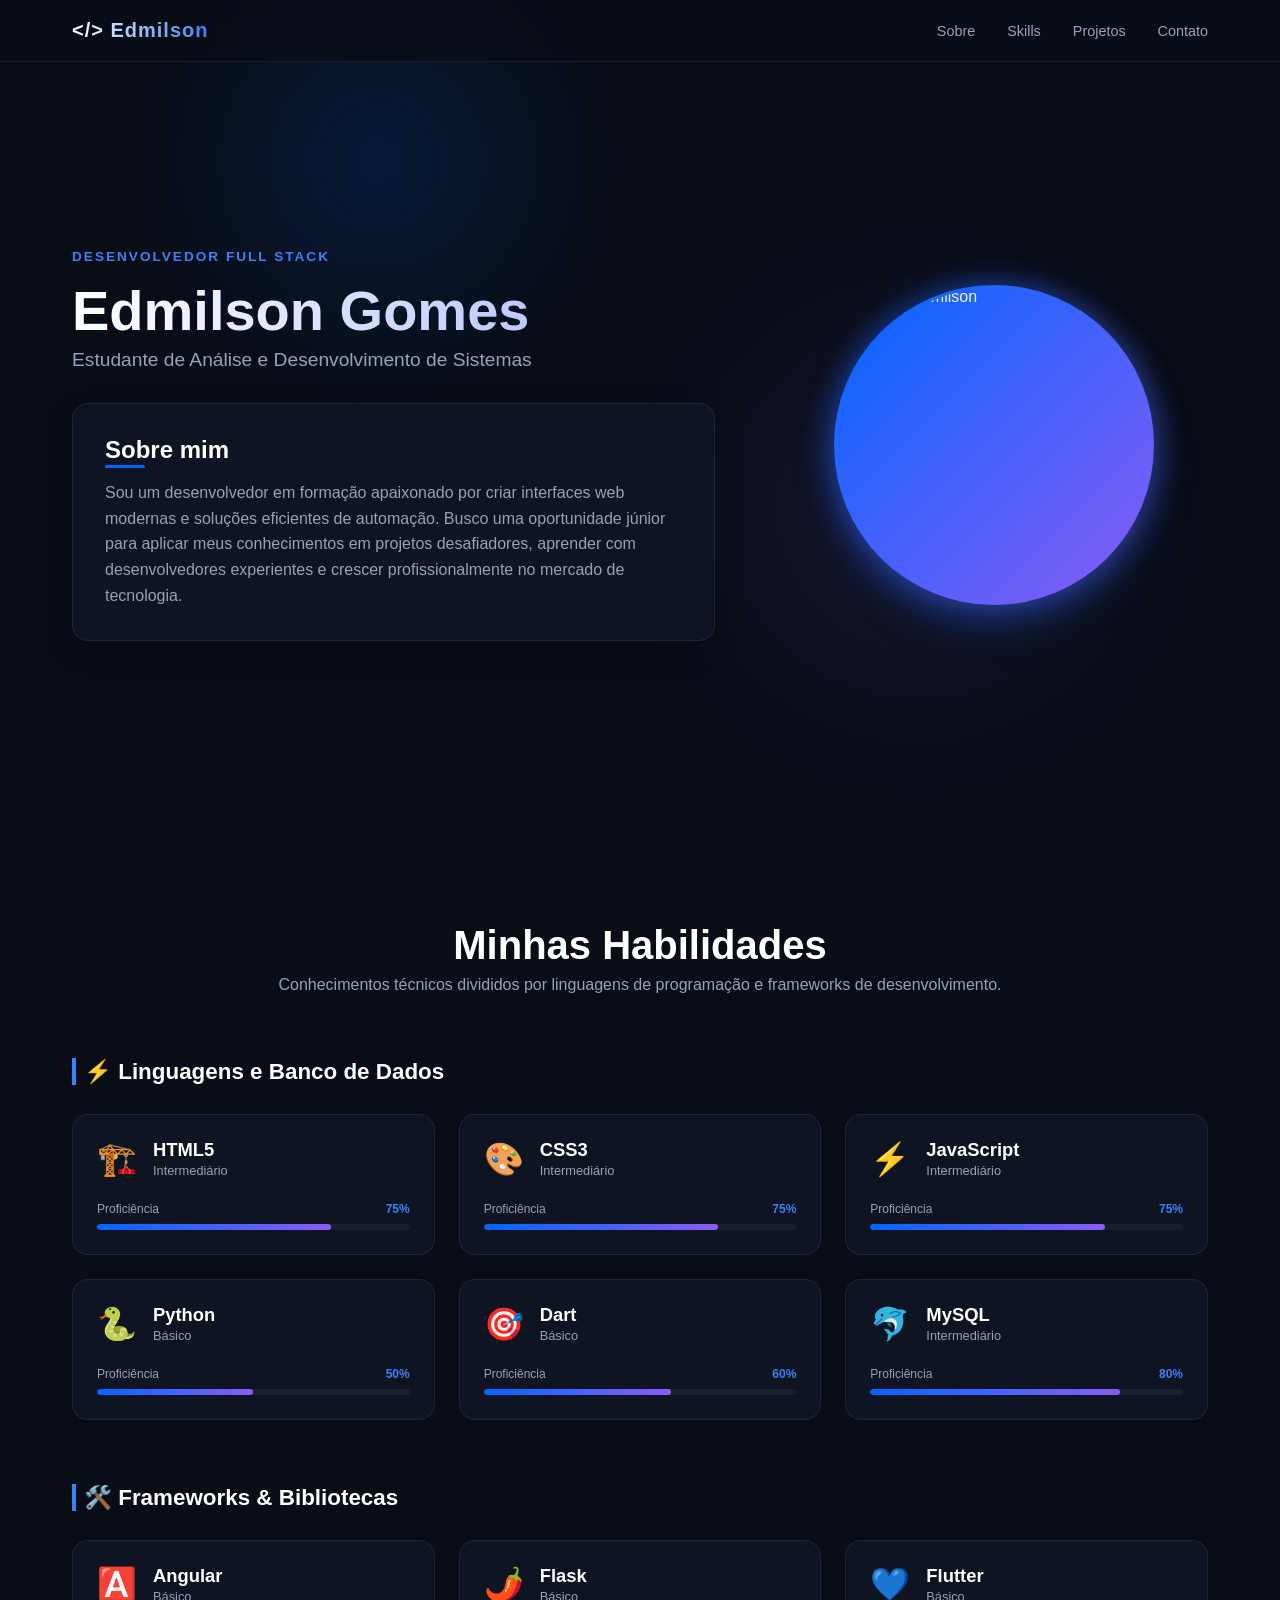
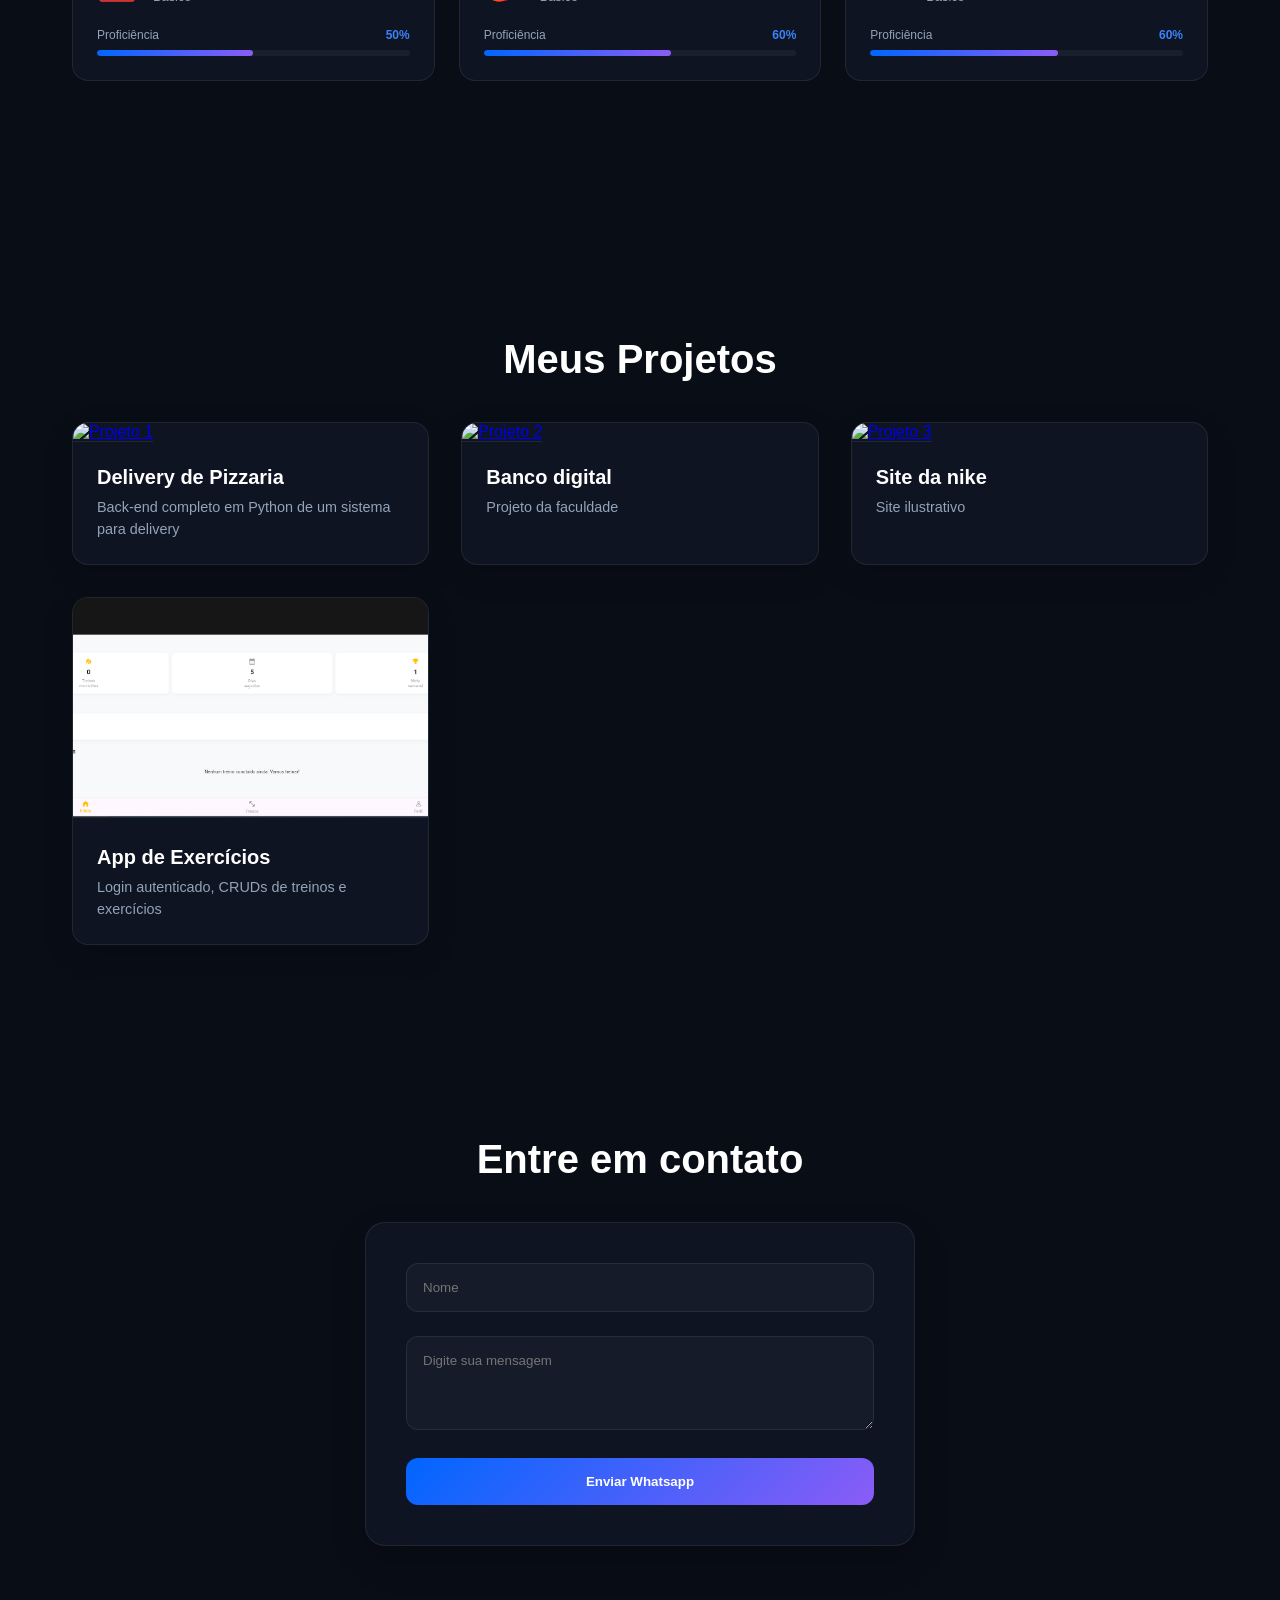
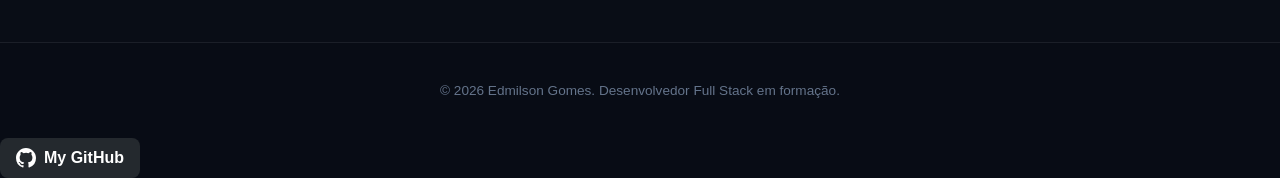
==== commit 66cb7794: "corrigindo href do projeto nike" ====
--- a/src/index.html
+++ b/src/index.html
@@ -268,7 +268,7 @@
             </div>
             <div class="projetos-card">
                 <a href="https://galaticosfront.vercel.app/">
-                <img src="/img-port/Galaticos.png" alt="Projeto 4" class="projetos-imagem">
+                <img src="/src/img-port/Galaticos.PNG" alt="Projeto 4" class="projetos-imagem">
                 </a>
                 <div class="caixa-textos-projeto">
                     <h3 class="info-projetos">App de Exercícios</h3>
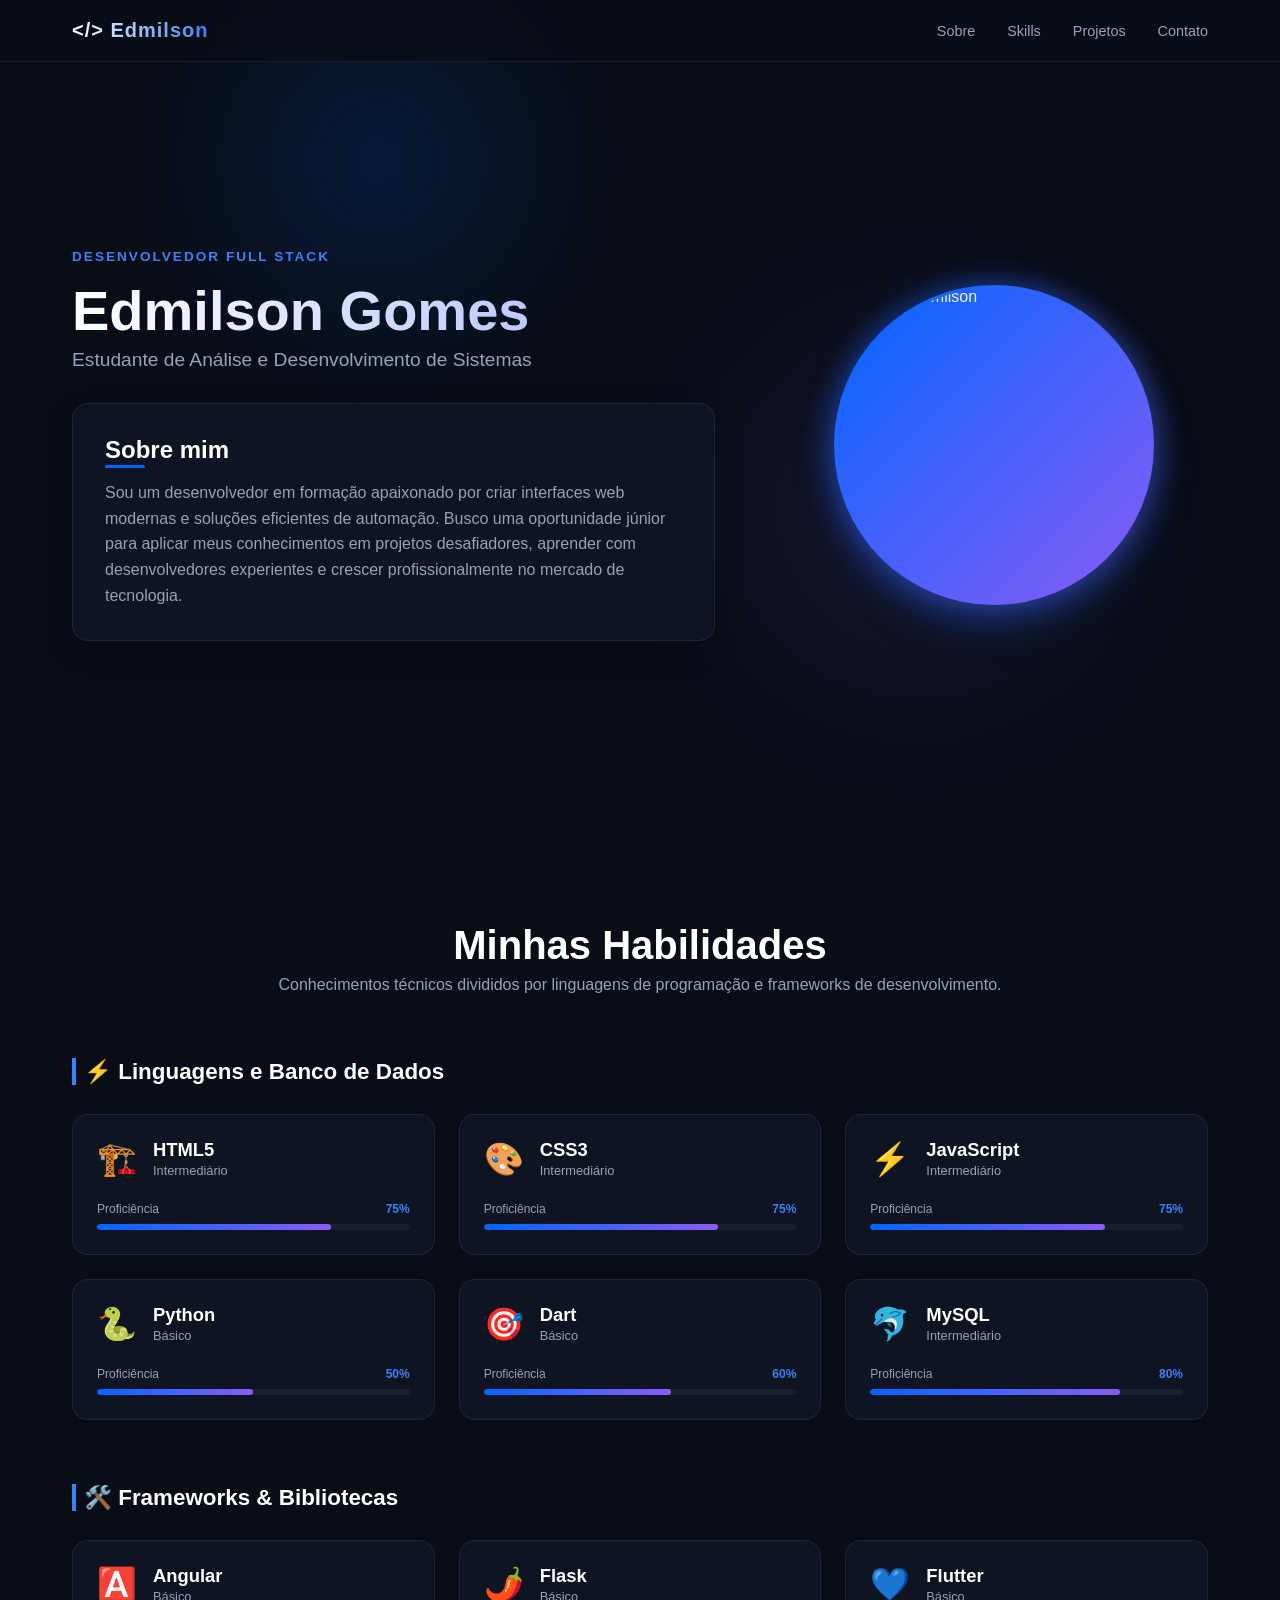
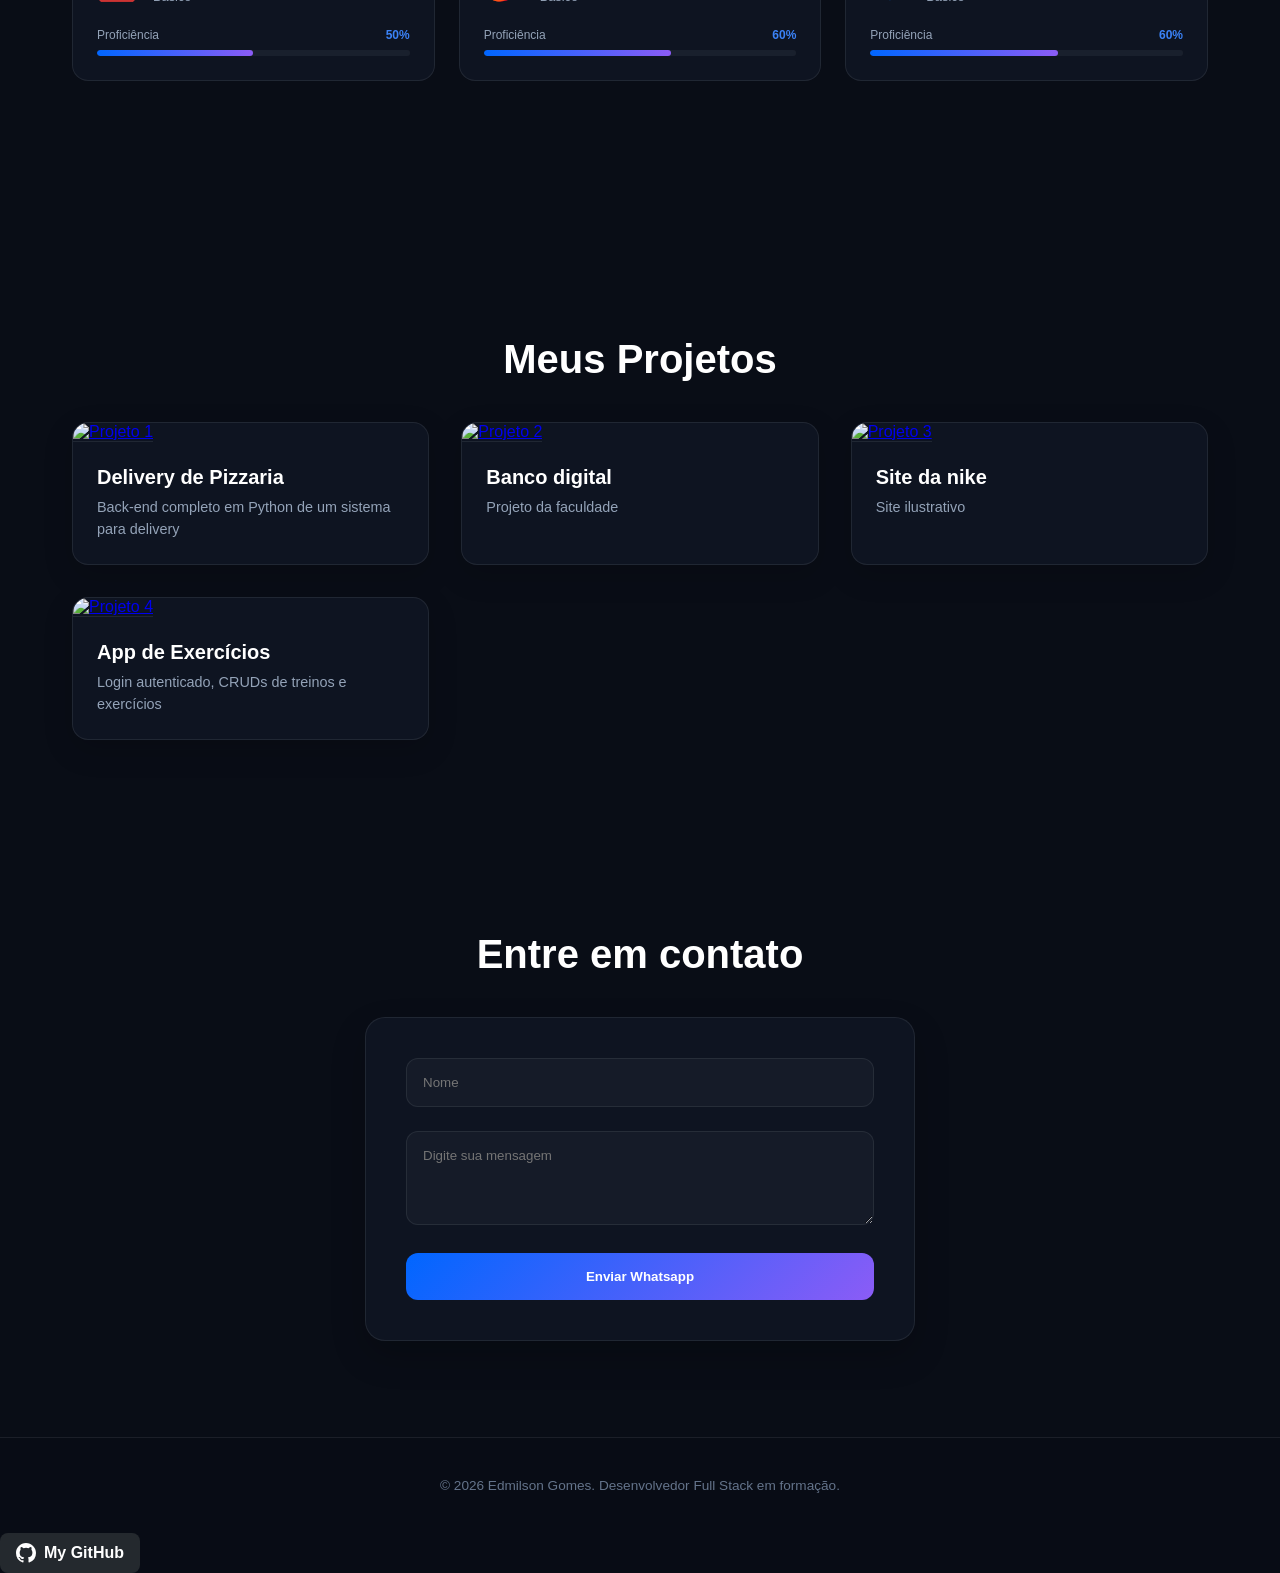
==== commit b47ebe70: "corrigindo img" ====
--- a/src/index.html
+++ b/src/index.html
@@ -268,7 +268,7 @@
             </div>
             <div class="projetos-card">
                 <a href="https://galaticosfront.vercel.app/">
-                <img src="/src/img-port/Galaticos.PNG" alt="Projeto 4" class="projetos-imagem">
+                <img src="/img-port/Galaticos.PNG" alt="Projeto 4" class="projetos-imagem">
                 </a>
                 <div class="caixa-textos-projeto">
                     <h3 class="info-projetos">App de Exercícios</h3>
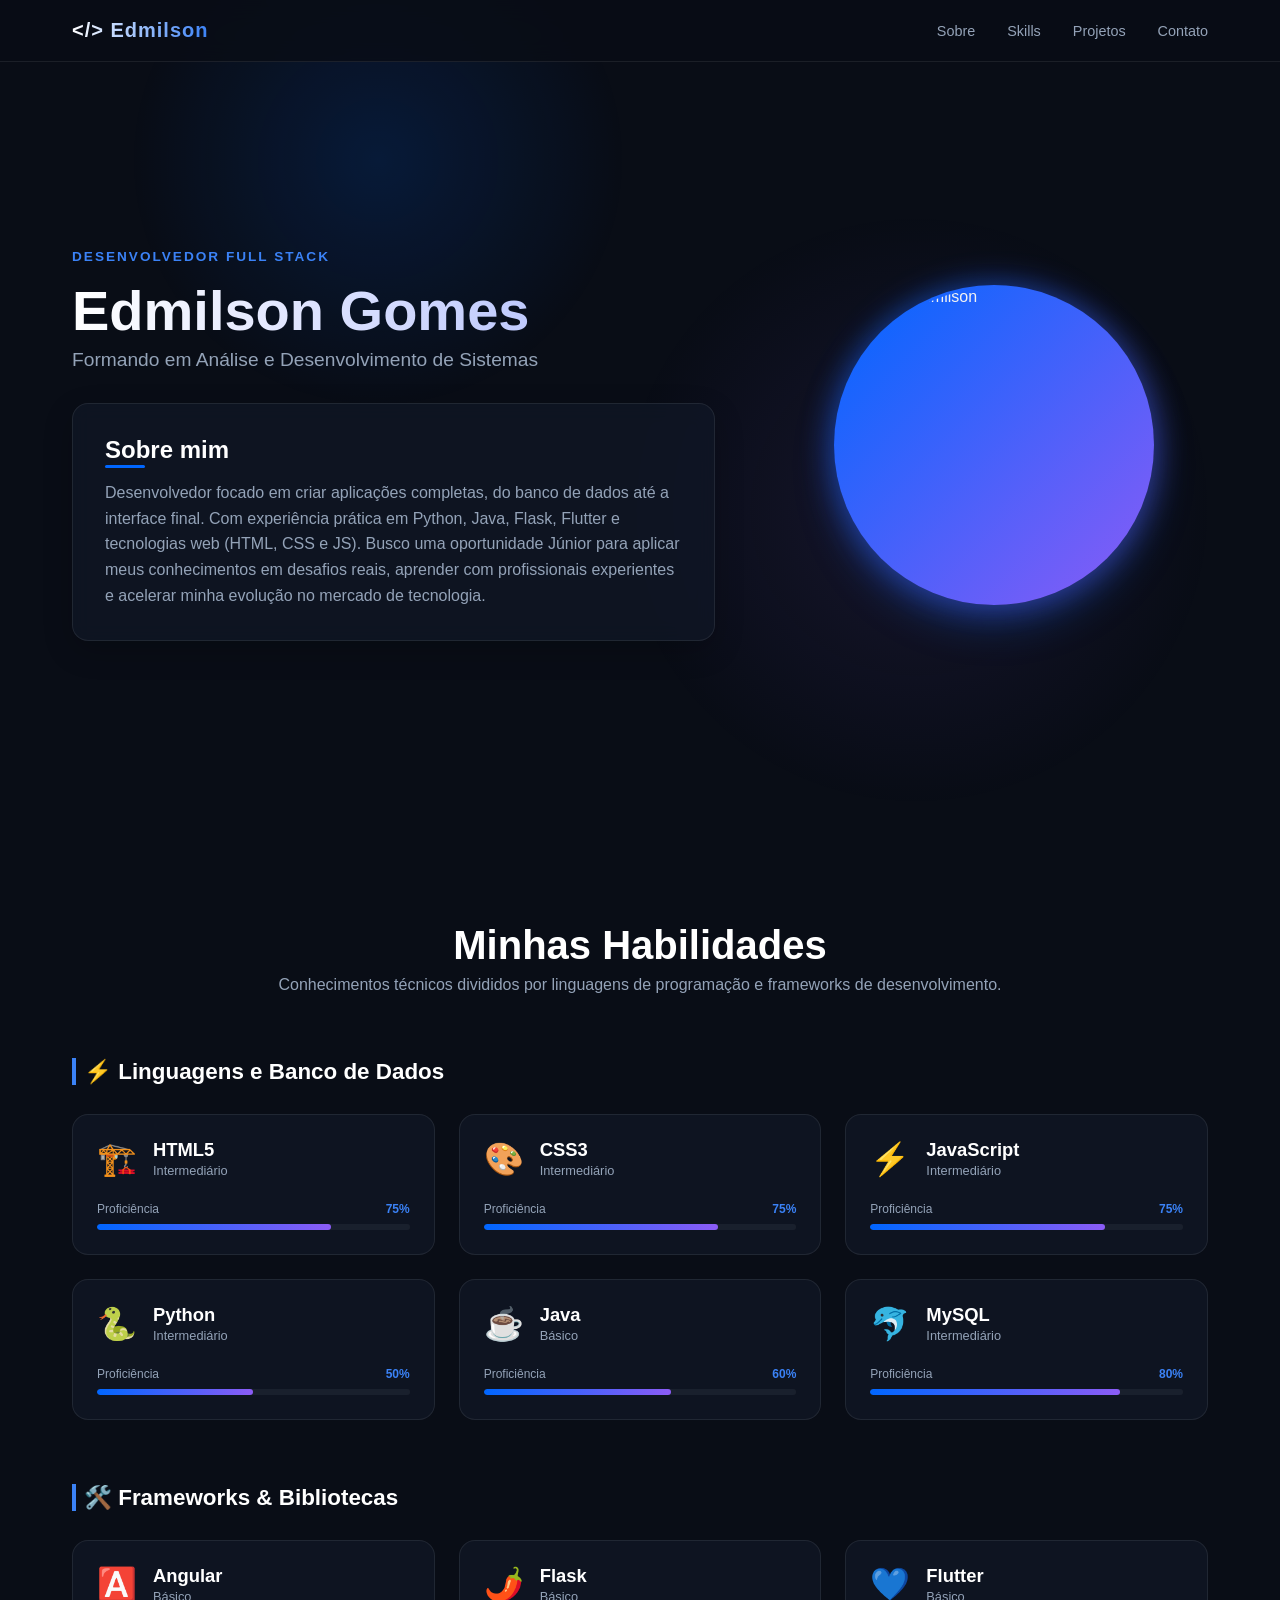
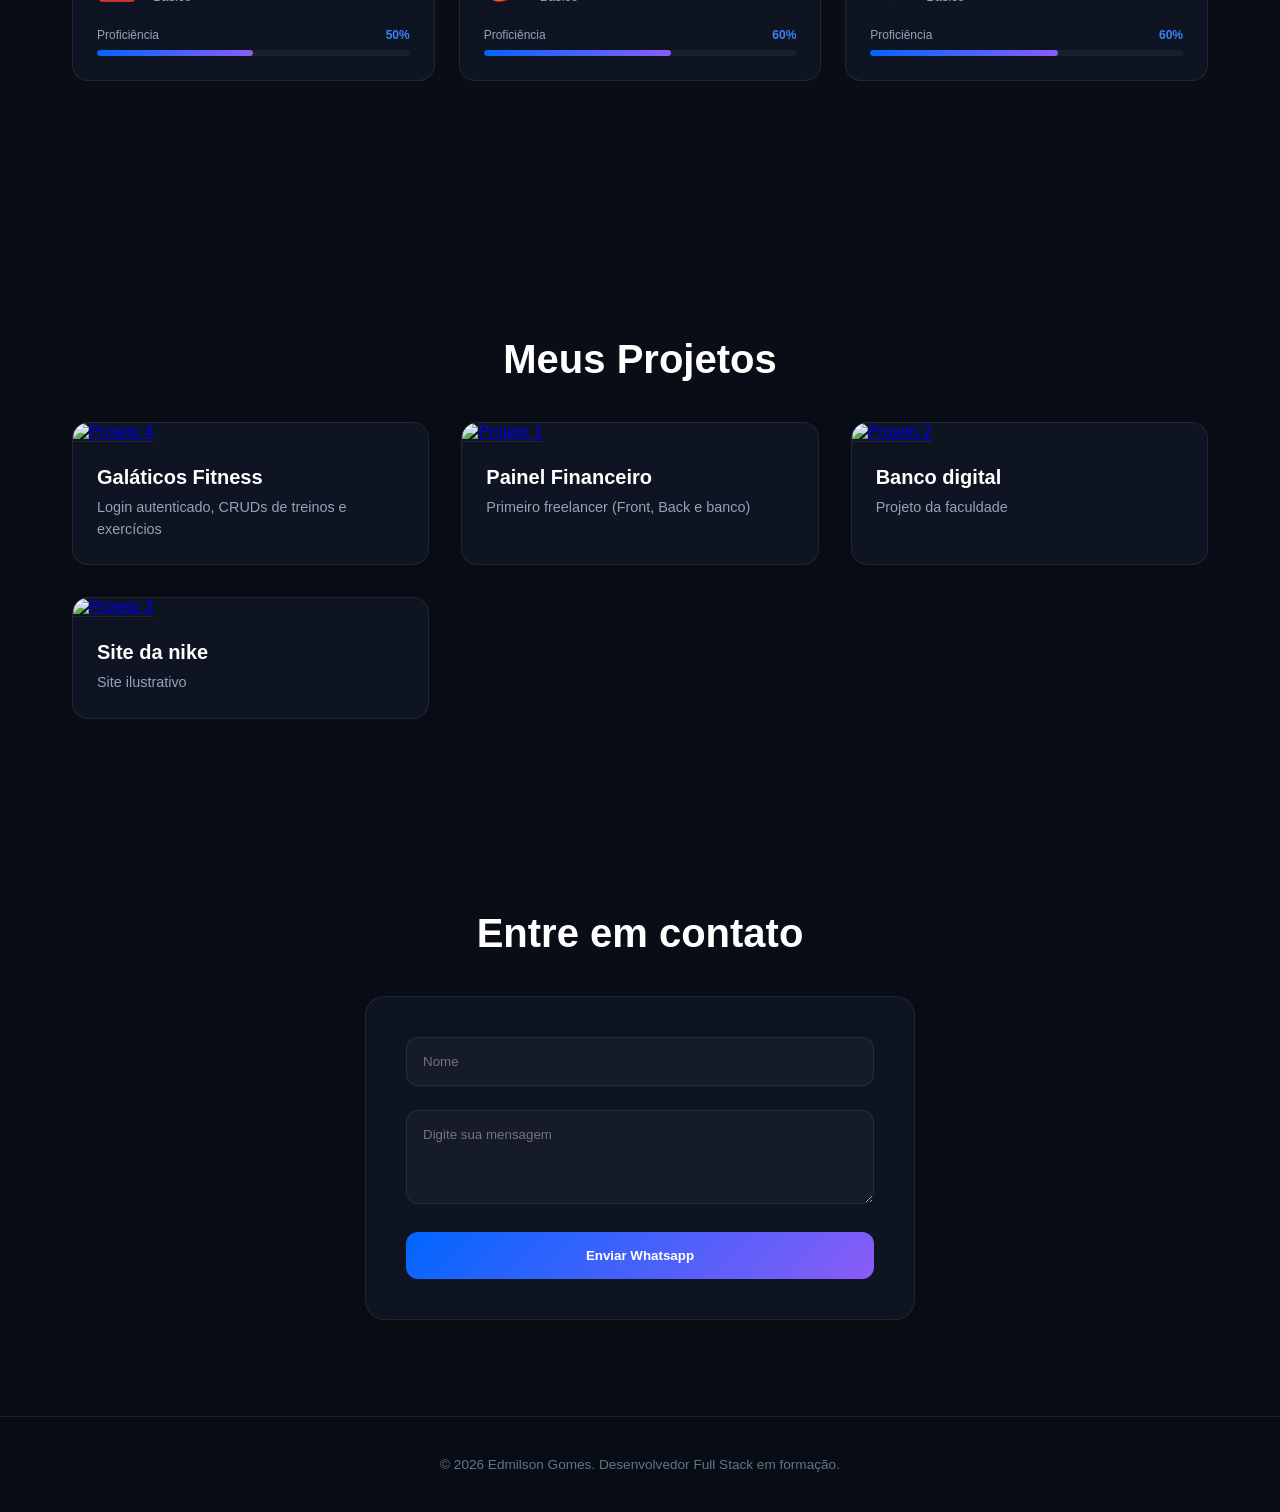
==== commit 70dce6c3: "Updates" ====
--- a/src/index.html
+++ b/src/index.html
@@ -29,13 +29,13 @@
             <div class="hero-left">
                 <span class="hero-tag">Desenvolvedor Full Stack</span>
                 <h1 class="hero-nome">Edmilson Gomes</h1>
-                <p class="hero-sub">Estudante de Análise e Desenvolvimento de Sistemas</p>
+                <p class="hero-sub">Formando em Análise e Desenvolvimento de Sistemas</p>
                 
                 <div class="sobre-caixa">
                     <h2 class="sobre-titulo">Sobre mim</h2>
-                    <p class="sobre-paragrafo">
-                        Sou um desenvolvedor em formação apaixonado por criar interfaces web modernas e soluções eficientes de automação. Busco uma oportunidade júnior para aplicar meus conhecimentos em projetos desafiadores, aprender com desenvolvedores experientes e crescer profissionalmente no mercado de tecnologia.
-                    </p>
+                        <p class="sobre-paragrafo">
+                            Desenvolvedor focado em criar aplicações completas, do banco de dados até a interface final. Com experiência prática em Python, Java, Flask, Flutter e tecnologias web (HTML, CSS e JS). Busco uma oportunidade Júnior para aplicar meus conhecimentos em desafios reais, aprender com profissionais experientes e acelerar minha evolução no mercado de tecnologia.
+                        </p>
                 </div>
             </div>
             
@@ -116,7 +116,7 @@
                         <div class="skill-icon">🐍</div>
                         <div class="skill-info">
                             <h3>Python</h3>
-                            <p class="skill-level">Básico</p>
+                            <p class="skill-level">Intermediário</p>
                         </div>
                     </div>
                     <div class="progress-section">
@@ -132,9 +132,9 @@
 
                 <div class="skill-card">
                     <div class="skill-header">
-                        <div class="skill-icon">🎯</div>
-                        <div class="skill-info">
-                            <h3>Dart</h3>
+                        <div class="skill-icon">☕</div>
+                        <div class="skill-info">
+                            <h3>Java</h3>
                             <p class="skill-level">Básico</p>
                         </div>
                     </div>
@@ -238,12 +238,22 @@
         <div class="projetos-caixa">
 
             <div class="projetos-card">
-                <a href="https://github.com/Edmilson-Dev-hub/Back-end-Completo/tree/main/ProjetoFastApi" target="_blank">
-                    <img src="/img-port/pizzaria.png" alt="Projeto 1" class="projetos-imagem">
+                <a href="https://galaticosfront.vercel.app/">
+                <img src="/img-port/academia.JPG" alt="Projeto 4" class="projetos-imagem">
                 </a>
                 <div class="caixa-textos-projeto">
-                    <h3 class="info-projetos">Delivery de Pizzaria</h3>
-                    <p class="paragrafo-projetos">Back-end completo em Python de um sistema para delivery</p>
+                    <h3 class="info-projetos">Galáticos Fitness</h3>
+                    <p class="paragrafo-projetos">Login autenticado, CRUDs de treinos e exercícios</p>
+                </div>
+            </div>
+
+            <div class="projetos-card">
+                <a href="https://dashboard-financeiro-lovat-phi.vercel.app/" target="_blank">
+                    <img src="/img-port/painel.JPG" alt="Projeto 1" class="projetos-imagem">
+                </a>
+                <div class="caixa-textos-projeto">
+                    <h3 class="info-projetos">Painel Financeiro</h3>
+                    <p class="paragrafo-projetos">Primeiro freelancer (Front, Back e banco)</p>
                 </div>
             </div>
 
@@ -266,15 +276,6 @@
                     <p class="paragrafo-projetos">Site ilustrativo</p>
                 </div>
             </div>
-            <div class="projetos-card">
-                <a href="https://galaticosfront.vercel.app/">
-                <img src="/img-port/Galaticos.PNG" alt="Projeto 4" class="projetos-imagem">
-                </a>
-                <div class="caixa-textos-projeto">
-                    <h3 class="info-projetos">App de Exercícios</h3>
-                    <p class="paragrafo-projetos">Login autenticado, CRUDs de treinos e exercícios</p>
-                </div>
-            </div>
         </div>
     </section>
 
@@ -313,28 +314,6 @@
         <div class="footer-content">
             <p>© 2026 Edmilson Gomes. Desenvolvedor Full Stack em formação.</p>
         </div>
-        <a href="https://github.com/Edmilson-Dev-hub" target="_blank" style="
-            display: inline-flex;
-            align-items: center;
-            gap: 8px;
-            padding: 10px 16px;
-            background: #24292e;
-            color: white;
-            text-decoration: none;
-            border-radius: 8px;
-            font-family: Arial, sans-serif;
-            font-weight: bold;
-        ">
-            <svg height="20" width="20" viewBox="0 0 16 16" fill="currentColor">
-                <path d="M8 0C3.58 0 0 3.58 0 8a8.013 8.013 0 0 0 5.47 7.59c.4.07.55-.17.55-.38
-                0-.19-.01-.82-.01-1.49-2.01.37-2.53-.49-2.69-.94-.09-.23-.48-.94-.82-1.13-.28-.15-.68-.52
-                0-.53.63-.01 1.08.58 1.23.82.72 1.21 1.87.87 2.33.66.07-.52.28-.87.51-1.07-1.78-.2-3.64-.89-3.64-3.95
-                0-.87.31-1.59.82-2.15-.08-.2-.36-1.02.08-2.12 0 0 .67-.21 2.2.82a7.56 7.56 0 0 1 4 0c1.53-1.04
-                2.2-.82 2.2-.82.44 1.1.16 1.92.08 2.12.51.56.82 1.27.82 2.15 0 3.07-1.87 3.75-3.65 3.95.29.25.54.73.54
-                1.48 0 1.07-.01 1.93-.01 2.19 0 .21.15.46.55.38A8.013 8.013 0 0 0 16 8c0-4.42-3.58-8-8-8z"/>
-            </svg>
-            My GitHub
-        </a>
     </footer>
 </body>
 
